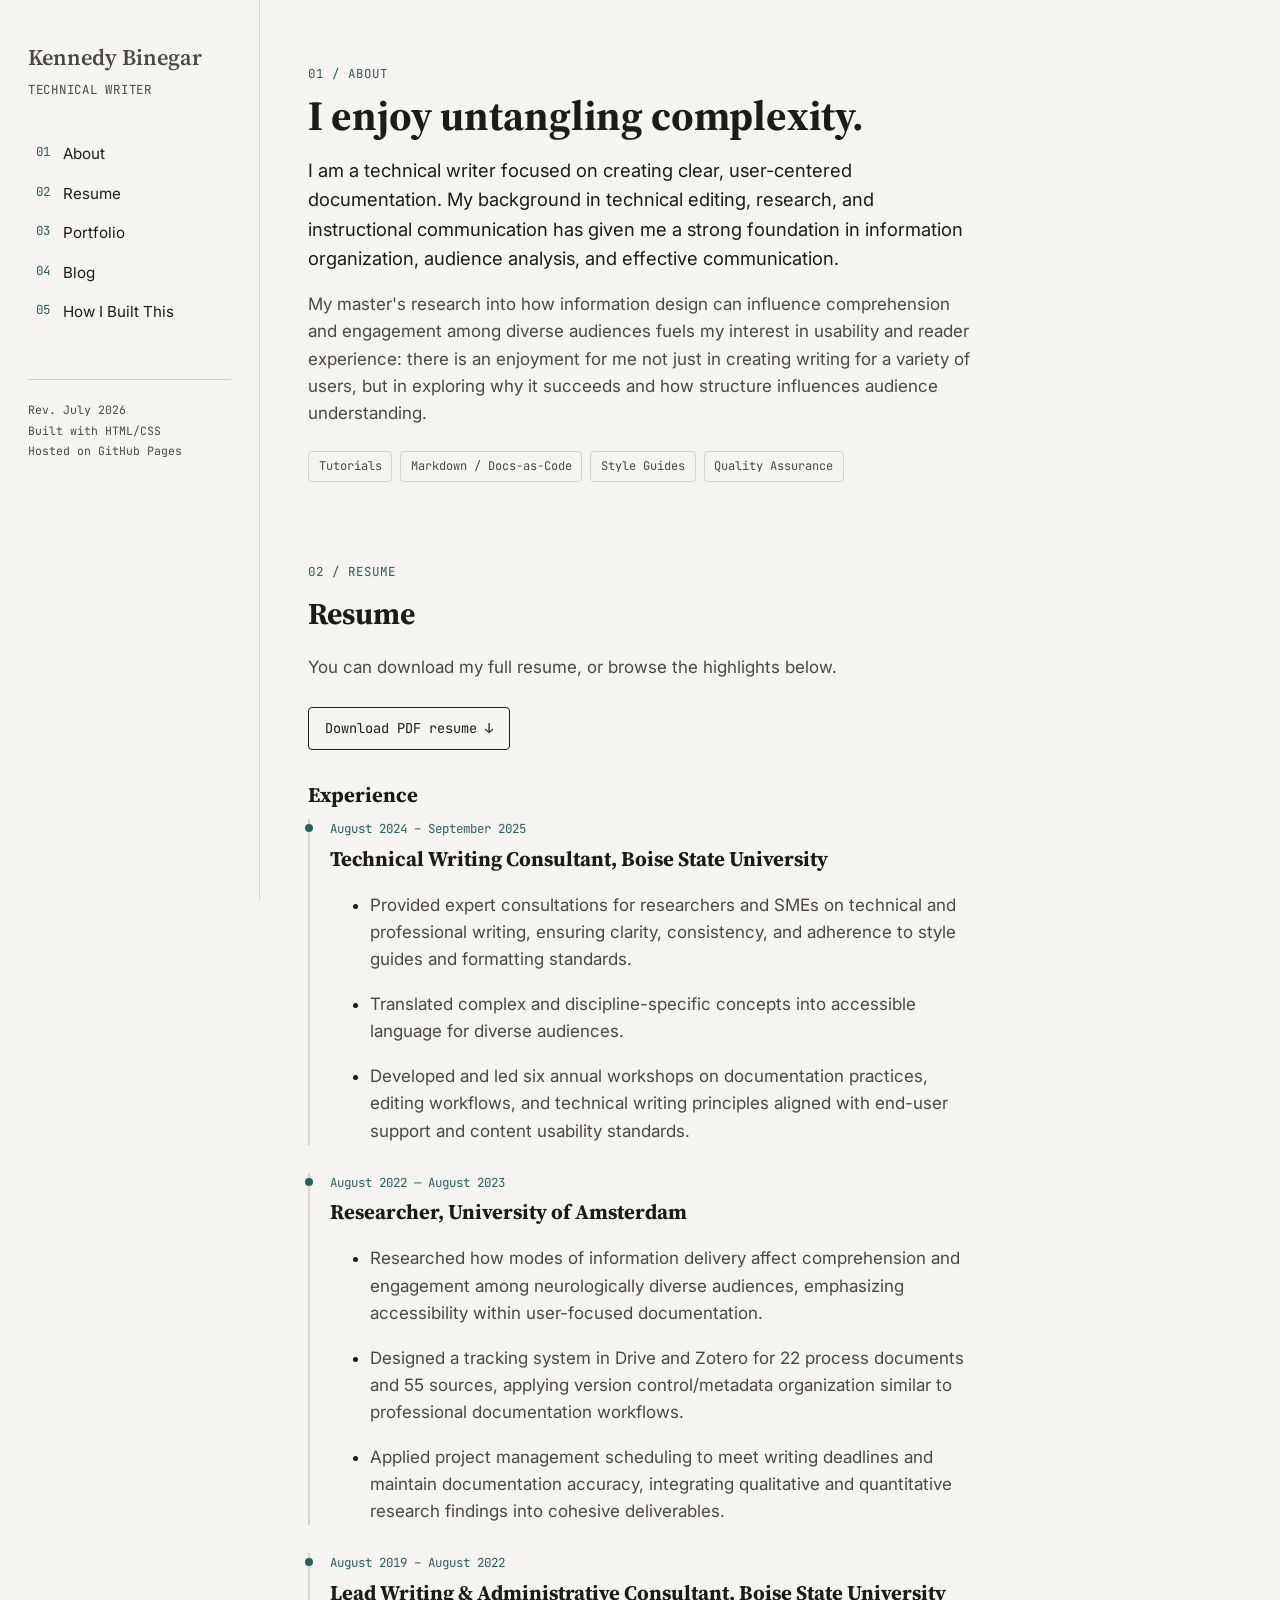
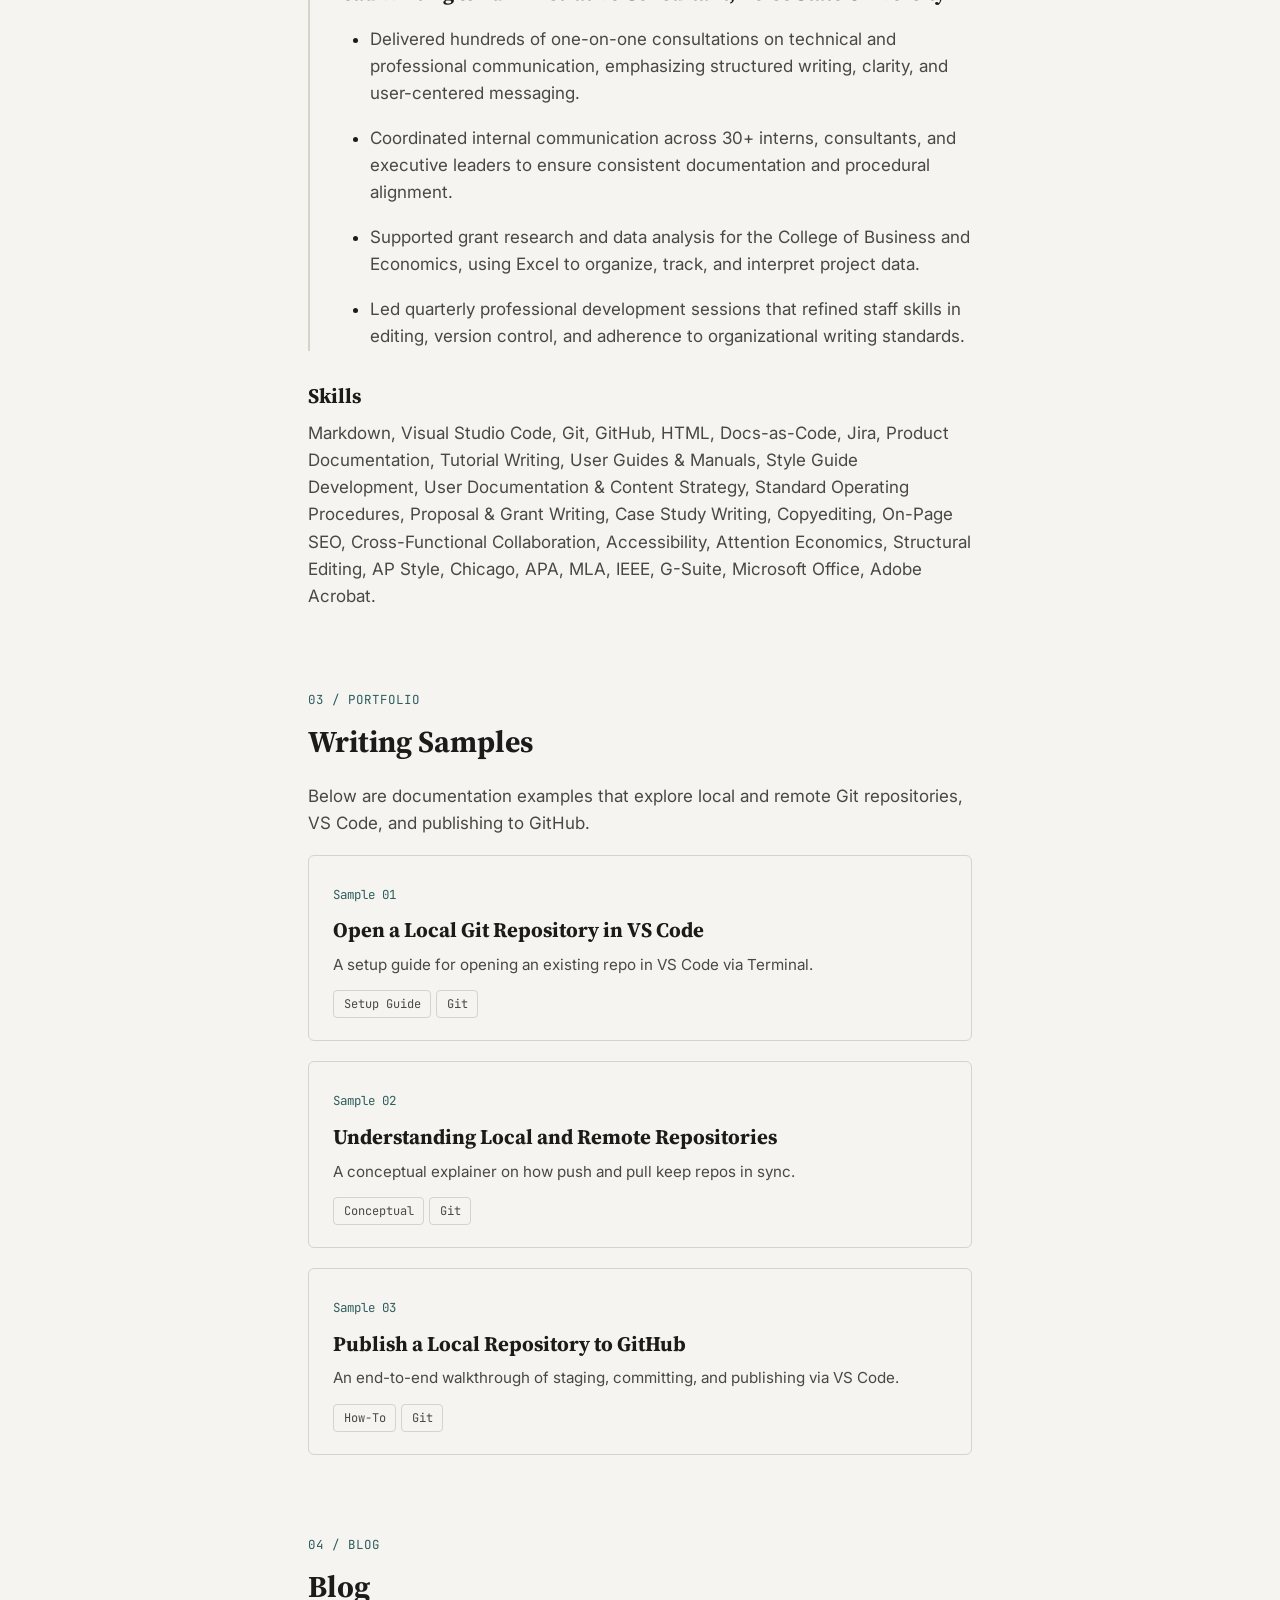
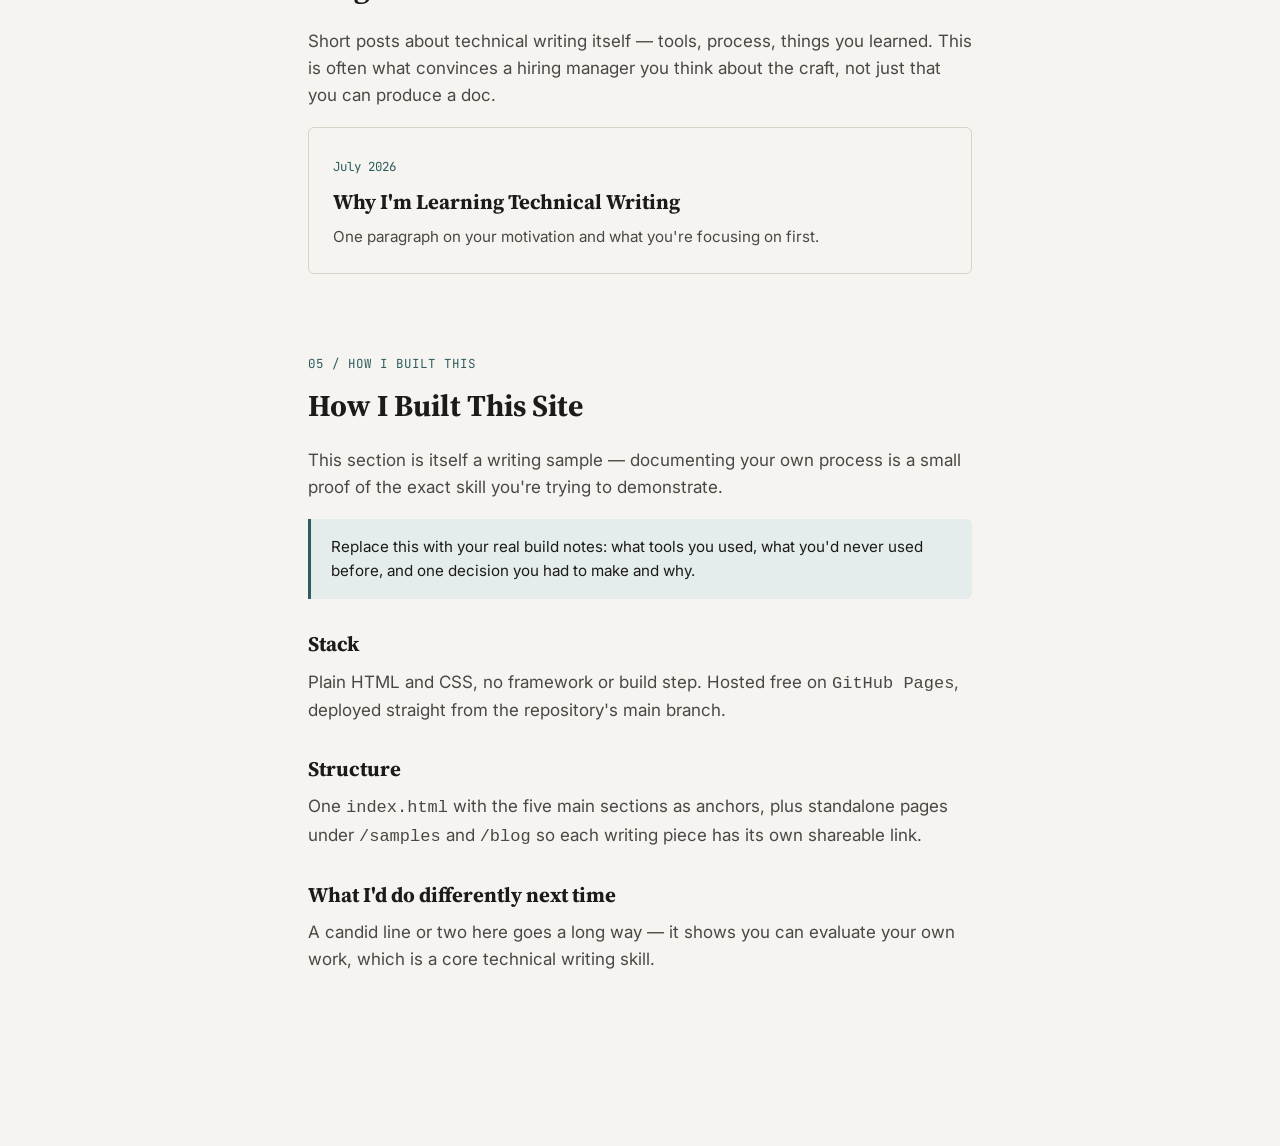
==== index.html @ 36d5dcb6 "Refine About section and resume introduction" ====
<!DOCTYPE html>
<html lang="en">
<head>
<meta charset="UTF-8">
<meta name="viewport" content="width=device-width, initial-scale=1.0">
<title>Kennedy Binegar — Technical Writer</title>
<meta name="description" content="Technical writing portfolio of Kennedy Binegar: documentation, tutorials, and process writing.">
<link rel="preconnect" href="https://fonts.googleapis.com">
<link href="https://fonts.googleapis.com/css2?family=Source+Serif+4:wght@400;600;700&family=Inter:wght@400;500;600&family=JetBrains+Mono:wght@400;500&display=swap" rel="stylesheet">
<link rel="stylesheet" href="style.css">
    <!-- Favicon code -->
    <link rel="apple-touch-icon" sizes="180x180" href="images/favicon/apple-touch-icon.png">
    <link rel="icon" type="image/png" sizes="32x32" href="images/favicon/favicon-32x32.png">
    <link rel="icon" type="image/png" sizes="16x16" href="images/favicon/favicon-16x16.png">
    <link rel="manifest" href="images/favicon/site.webmanifest">
</head>
<body>

<div class="shell">

  <!-- Sidebar acts as a table of contents, like a doc site -->
  <nav class="sidebar" aria-label="Site sections">
    <p class="name">Kennedy Binegar</p>
    <p class="role">Technical Writer</p>

    <ul class="toc">
      <li><a href="#about"><span class="num">01</span> About</a></li>
      <li><a href="#resume"><span class="num">02</span> Resume</a></li>
      <li><a href="#portfolio"><span class="num">03</span> Portfolio</a></li>
      <li><a href="#blog"><span class="num">04</span> Blog</a></li>
      <li><a href="#how-i-built-this"><span class="num">05</span> How I Built This</a></li>
    </ul>

    <div class="meta">
      Rev. July 2026<br>
      Built with HTML/CSS<br>
      Hosted on GitHub Pages
    </div>
  </nav>

  <main class="content">
        
    <!-- 01 ABOUT -->
    <section id="about">
      <p class="eyebrow">01 / About</p>
      <h1>I enjoy untangling complexity.</h1>
      <p class="lede">I am a technical writer focused on creating clear, user-centered documentation. My background in technical editing, 
          research, and instructional communication has given me a strong foundation in information organization, audience 
          analysis, and effective communication.
      </p>
      <p>
        My master's research into how information design can influence comprehension and engagement among diverse audiences 
        fuels my interest in usability and reader experience: there is an enjoyment for me not just in creating writing 
        for a variety of users, but in exploring why it succeeds and how structure influences audience understanding.
      </p>
      <div class="hero-tags">
        <span class="tag">Tutorials</span>
        <span class="tag">Markdown / Docs-as-Code</span>
        <span class="tag">Style Guides</span>
        <span class="tag">Quality Assurance</span>
      </div>
    </section>

    <!-- 02 RESUME -->
    <section id="resume">
      <p class="eyebrow">02 / Resume</p>
      <h2>Resume</h2>
      <p>You can download my full resume, or browse the highlights below.</p>

      <a class="resume-download" href="resume.pdf" download>Download PDF resume ↓</a>

      <h3>Experience</h3>
      <div class="timeline-item">
        <span class="dates">August 2024 – September 2025</span>
        <h3>Technical Writing Consultant, Boise State University</h3>
        <ul>
          <li> <p>Provided expert consultations for researchers and SMEs on technical and professional writing,
          ensuring clarity, consistency, and adherence to style guides and formatting standards.</p> </li>
          <li> <p>Translated complex and discipline-specific concepts into accessible language for diverse audiences.</p> </li>
          <li> <p>Developed and led six annual workshops on documentation practices, editing workflows, and
          technical writing principles aligned with end-user support and content usability standards.</p> </li>
      </ul> 
      </div>
      
      <div class="timeline-item">
        <span class="dates">August 2022 — August 2023</span>
        <h3>Researcher, University of Amsterdam</h3>
        <ul>
          <li> <p>Researched how modes of information delivery affect comprehension and engagement among neurologically 
          diverse audiences, emphasizing accessibility within user-focused documentation.</p> </li>
          <li> <p>Designed a tracking system in Drive and Zotero for 22 process documents and 55 sources, applying version 
          control/metadata organization similar to professional documentation workflows.</p> </li>
          <li> <p>Applied project management scheduling to meet writing deadlines and maintain documentation accuracy, integrating 
          qualitative and quantitative research findings into cohesive deliverables.</p> </li>
        </ul>
      </div>
      
      <div class="timeline-item">
        <span class="dates">August 2019 – August 2022</span>
        <h3>Lead Writing & Administrative Consultant, Boise State University</h3>
        <ul>
          <li> <p>Delivered hundreds of one-on-one consultations on technical and professional communication, emphasizing structured writing, 
          clarity, and user-centered messaging.</p> </li>
          <li> <p>Coordinated internal communication across 30+ interns, consultants, and executive leaders to ensure consistent 
          documentation and procedural alignment.</p> </li>
          <li> <p>Supported grant research and data analysis for the College of Business and Economics, using Excel to organize, track, 
          and interpret project data.</p> </li>
          <li> <p>Led quarterly professional development sessions that refined staff skills in editing, version control, and adherence to 
          organizational writing standards.</p> </li>
        </ul>
      </div>

      <h3>Skills</h3>
      <p> Markdown, Visual Studio Code, Git, GitHub, HTML, Docs-as-Code, Jira, Product Documentation, 
        Tutorial Writing, User Guides & Manuals, Style Guide Development, User Documentation & Content
        Strategy, Standard Operating Procedures, Proposal & Grant Writing, Case Study Writing, Copyediting,
        On-Page SEO, Cross-Functional Collaboration, Accessibility, Attention Economics, Structural Editing, 
        AP Style, Chicago, APA, MLA, IEEE, G-Suite, Microsoft Office, Adobe Acrobat. </p>
    </section>

    <!-- 03 PORTFOLIO -->
    <section id="portfolio">
      <p class="eyebrow">03 / Portfolio</p>
      <h2>Writing Samples</h2>
      <p>Below are documentation examples that explore local and remote Git repositories, VS Code, and publishing to GitHub. </p>

      <div class="card-grid">
      <a class="card" href="samples/vscode-open-repo.html">
        <span class="num">Sample 01</span>
        <h3>Open a Local Git Repository in VS Code</h3>
        <p>A setup guide for opening an existing repo in VS Code via Terminal.</p>
        <div class="tags"><span class="tag">Setup Guide</span> <span class="tag">Git</span></div>
      </a>
      <a class="card" href="samples/local-remote-repos.html">
        <span class="num">Sample 02</span>
        <h3>Understanding Local and Remote Repositories</h3>
        <p>A conceptual explainer on how push and pull keep repos in sync.</p>
        <div class="tags"><span class="tag">Conceptual</span> <span class="tag">Git</span></div>
      </a>
      <a class="card" href="samples/publish-to-github.html">
        <span class="num">Sample 03</span>
        <h3>Publish a Local Repository to GitHub</h3>
        <p>An end-to-end walkthrough of staging, committing, and publishing via VS Code.</p>
        <div class="tags"><span class="tag">How-To</span> <span class="tag">Git</span></div>
      </a>
      </div>
    </section>

    <!-- 04 BLOG -->
    <section id="blog">
      <p class="eyebrow">04 / Blog</p>
      <h2>Blog</h2>
      <p>Short posts about technical writing itself — tools, process, things you learned.
        This is often what convinces a hiring manager you think about the craft, not just
        that you can produce a doc.</p>

      <div class="card-grid">
        <a class="card" href="blog/first-post.html">
          <span class="num">July 2026</span>
          <h3>Why I'm Learning Technical Writing</h3>
          <p>One paragraph on your motivation and what you're focusing on first.</p>
        </a>
      </div>
    </section>

    <!-- 05 HOW I BUILT THIS -->
    <section id="how-i-built-this">
      <p class="eyebrow">05 / How I Built This</p>
      <h2>How I Built This Site</h2>
      <p>This section is itself a writing sample — documenting your own process is a small
        proof of the exact skill you're trying to demonstrate.</p>

      <div class="build-note">
        Replace this with your real build notes: what tools you used, what you'd
        never used before, and one decision you had to make and why.
      </div>

      <h3>Stack</h3>
      <p>Plain HTML and CSS, no framework or build step. Hosted free on
        <code>GitHub Pages</code>, deployed straight from the repository's main branch.</p>

      <h3>Structure</h3>
      <p>One <code>index.html</code> with the five main sections as anchors, plus
        standalone pages under <code>/samples</code> and <code>/blog</code> so each
        writing piece has its own shareable link.</p>

      <h3>What I'd do differently next time</h3>
      <p>A candid line or two here goes a long way — it shows you can evaluate your own work,
        which is a core technical writing skill.</p>
    </section>

  </main>
</div>

</body>
</html>
---- style.css ----
:root {
  --paper: #f6f4f0;
  --ink: #1c1b1a;
  --ink-soft: #4a4744;
  --rule: #d8d3c8;
  --accent: #2d5d5e;
  --accent-soft: #e4ecec;
  --rust: #b5562b;
  --mono: "JetBrains Mono", ui-monospace, SFMono-Regular, Menlo, monospace;
  --serif: "Source Serif 4", Georgia, serif;
  --sans: "Inter", -apple-system, BlinkMacSystemFont, "Segoe UI", sans-serif;
  --sidebar-w: 260px;
}

* { box-sizing: border-box; }

html { scroll-behavior: smooth; }

body {
  margin: 0;
  background: var(--paper);
  color: var(--ink);
  font-family: var(--sans);
  line-height: 1.6;
  font-size: 17px;
}

a { color: var(--accent); text-decoration: none; }
a:hover { text-decoration: underline; }
a:focus-visible, button:focus-visible {
  outline: 2px solid var(--accent);
  outline-offset: 3px;
}

/* --- Layout: doc-style sidebar + content --- */

.shell {
  display: flex;
  min-height: 100vh;
}

.sidebar {
  width: var(--sidebar-w);
  flex-shrink: 0;
  padding: 2.5rem 1.75rem;
  border-right: 1px solid var(--rule);
  position: sticky;
  top: 0;
  height: 100vh;
  overflow-y: auto;
}

.sidebar .name {
  font-family: var(--serif);
  font-size: 1.4rem;
  font-weight: 600;
  margin: 0 0 0.25rem;
}

.sidebar .role {
  font-family: var(--mono);
  font-size: 0.78rem;
  color: var(--ink-soft);
  text-transform: uppercase;
  letter-spacing: 0.06em;
  margin: 0 0 2.25rem;
}

.toc {
  list-style: none;
  margin: 0;
  padding: 0;
}

.toc li { margin-bottom: 0.15rem; }

.toc a {
  display: flex;
  gap: 0.6rem;
  padding: 0.4rem 0.5rem;
  border-radius: 4px;
  color: var(--ink);
  font-size: 0.95rem;
}

.toc a:hover { background: var(--accent-soft); text-decoration: none; }

.toc .num {
  font-family: var(--mono);
  font-size: 0.78rem;
  color: var(--accent);
  min-width: 1.4em;
}

.sidebar .meta {
  margin-top: 3rem;
  padding-top: 1.25rem;
  border-top: 1px solid var(--rule);
  font-family: var(--mono);
  font-size: 0.72rem;
  color: var(--ink-soft);
  line-height: 1.8;
}

.content {
  flex: 1;
  max-width: 760px;
  padding: 4rem 3rem 6rem;
}

section {
  margin-bottom: 5rem;
  scroll-margin-top: 2rem;
}

.eyebrow {
  font-family: var(--mono);
  font-size: 0.78rem;
  color: var(--accent);
  text-transform: uppercase;
  letter-spacing: 0.08em;
  margin: 0 0 0.5rem;
}

h1 {
  font-family: var(--serif);
  font-size: 2.6rem;
  line-height: 1.15;
  margin: 0 0 1rem;
}

h2 {
  font-family: var(--serif);
  font-size: 1.9rem;
  margin: 0 0 1rem;
}

h3 {
  font-family: var(--serif);
  font-size: 1.3rem;
  margin: 1.75rem 0 0.5rem;
}

p { color: var(--ink-soft); margin: 0 0 1.1rem; }

.lede {
  font-size: 1.15rem;
  color: var(--ink);
}

/* --- Hero --- */

.hero-tags {
  display: flex;
  gap: 0.5rem;
  flex-wrap: wrap;
  margin: 1.5rem 0 0;
}

.tag {
  font-family: var(--mono);
  font-size: 0.75rem;
  padding: 0.3rem 0.6rem;
  border: 1px solid var(--rule);
  border-radius: 4px;
  color: var(--ink-soft);
}

/* --- Resume --- */

.timeline-item {
  border-left: 2px solid var(--rule);
  padding-left: 1.25rem;
  margin-bottom: 1.75rem;
  position: relative;
}

.timeline-item::before {
  content: "";
  position: absolute;
  left: -5px;
  top: 0.3rem;
  width: 8px;
  height: 8px;
  border-radius: 50%;
  background: var(--accent);
}

.timeline-item .dates {
  font-family: var(--mono);
  font-size: 0.78rem;
  color: var(--accent);
  display: block;
  margin-bottom: 0.15rem;
}

.timeline-item h3 { margin-top: 0; }

.resume-download {
  display: inline-block;
  margin-top: 0.5rem;
  padding: 0.6rem 1rem;
  border: 1px solid var(--ink);
  border-radius: 4px;
  font-family: var(--mono);
  font-size: 0.85rem;
  color: var(--ink);
}
.resume-download:hover { background: var(--ink); color: var(--paper); text-decoration: none; }

/* --- Portfolio / Blog cards --- */

.card-grid {
  display: grid;
  gap: 1.25rem;
}

.card {
  border: 1px solid var(--rule);
  border-radius: 6px;
  padding: 1.5rem;
  display: block;
  color: var(--ink);
  transition: border-color 0.15s ease, transform 0.15s ease;
}

.card:hover {
  border-color: var(--accent);
  text-decoration: none;
  transform: translateY(-2px);
}

.card .num {
  font-family: var(--mono);
  font-size: 0.78rem;
  color: var(--accent);
}

.card h3 { margin: 0.4rem 0 0.4rem; }

.card p { margin: 0; font-size: 0.95rem; }

.card .tags { margin-top: 0.75rem; }

/* --- Footer note within sections --- */

.build-note {
  background: var(--accent-soft);
  border-left: 3px solid var(--accent);
  padding: 1rem 1.25rem;
  border-radius: 0 6px 6px 0;
  font-size: 0.95rem;
}

.build-note code {
  font-family: var(--mono);
  background: rgba(0,0,0,0.06);
  padding: 0.1rem 0.35rem;
  border-radius: 3px;
  font-size: 0.85em;
}

/* --- Mobile --- */

@media (max-width: 820px) {
  .shell { flex-direction: column; }
  .sidebar {
    width: 100%;
    height: auto;
    position: relative;
    border-right: none;
    border-bottom: 1px solid var(--rule);
  }
  .toc { display: flex; flex-wrap: wrap; gap: 0.25rem; }
  .toc li { margin: 0; }
  .sidebar .meta { display: none; }
  .content { padding: 2.5rem 1.5rem 4rem; max-width: 100%; }
  h1 { font-size: 2rem; }
}

@media (prefers-reduced-motion: reduce) {
  html { scroll-behavior: auto; }
  .card:hover { transform: none; }
}
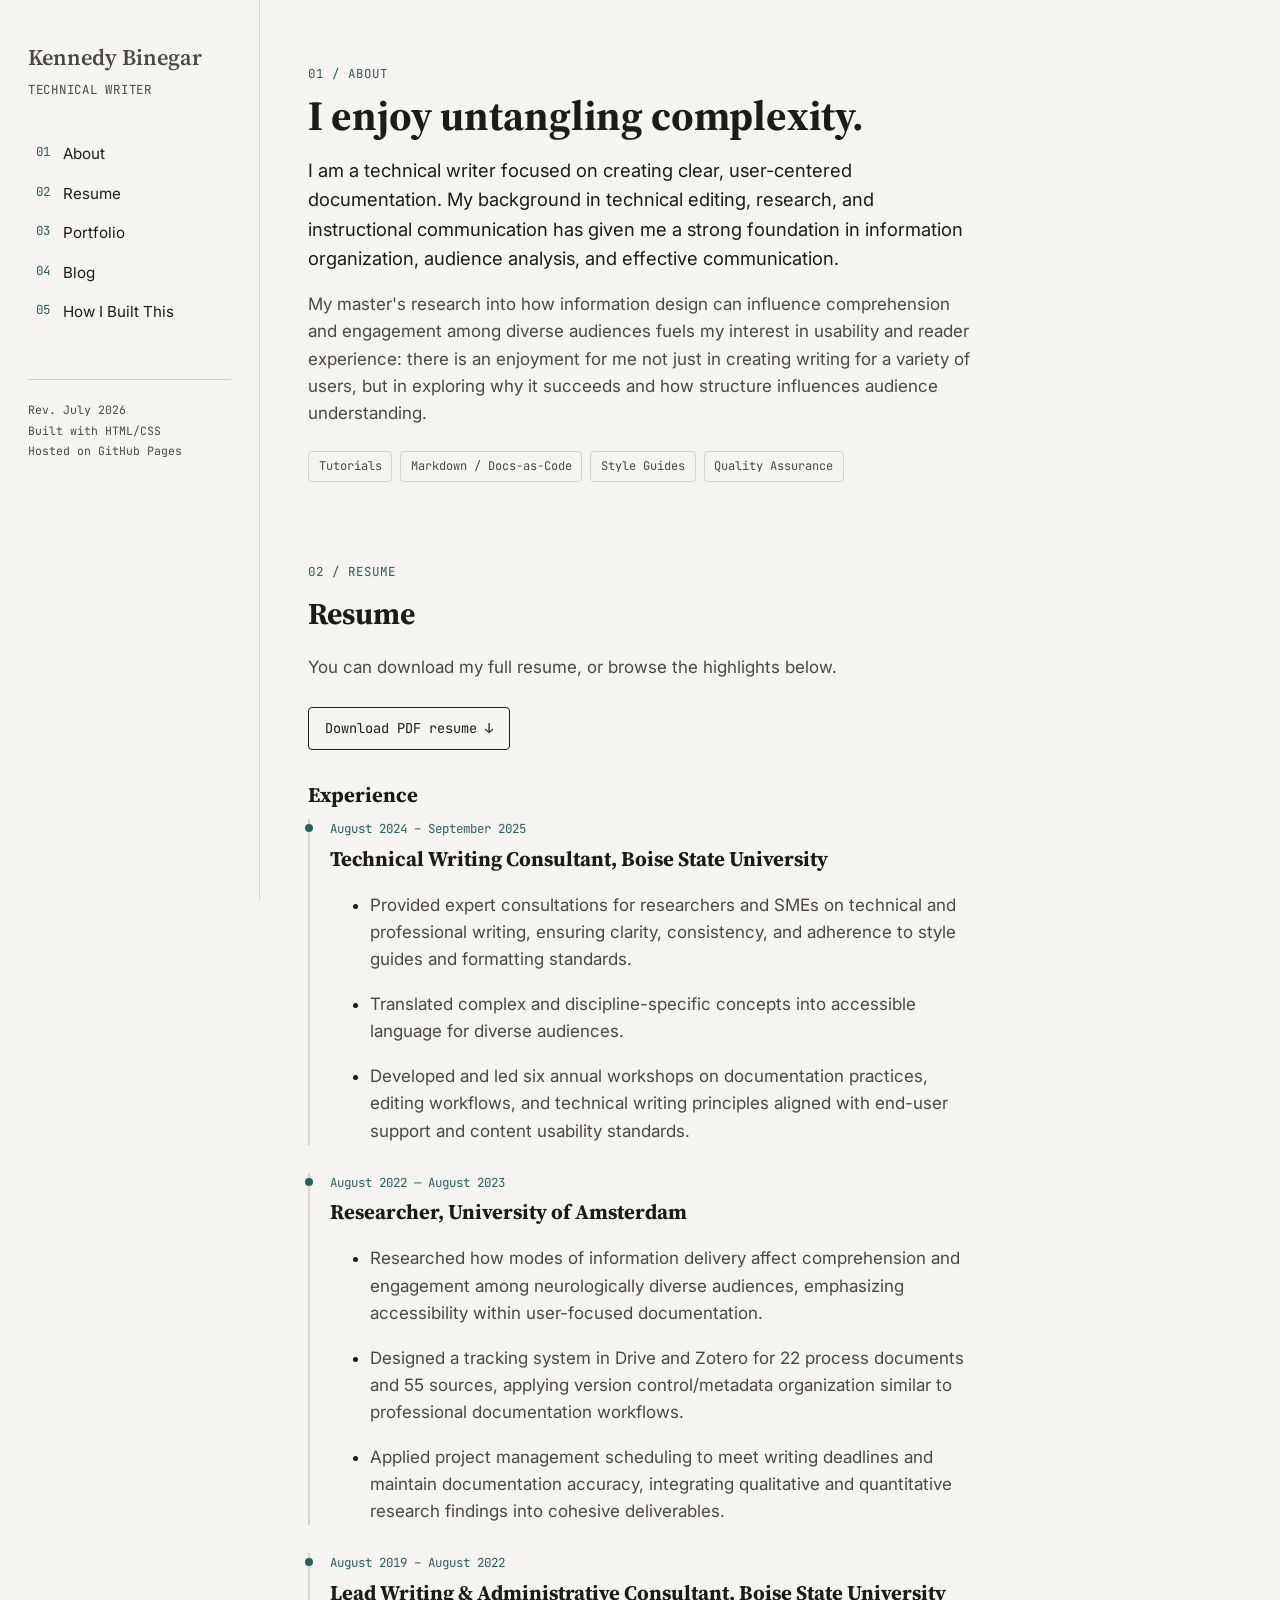
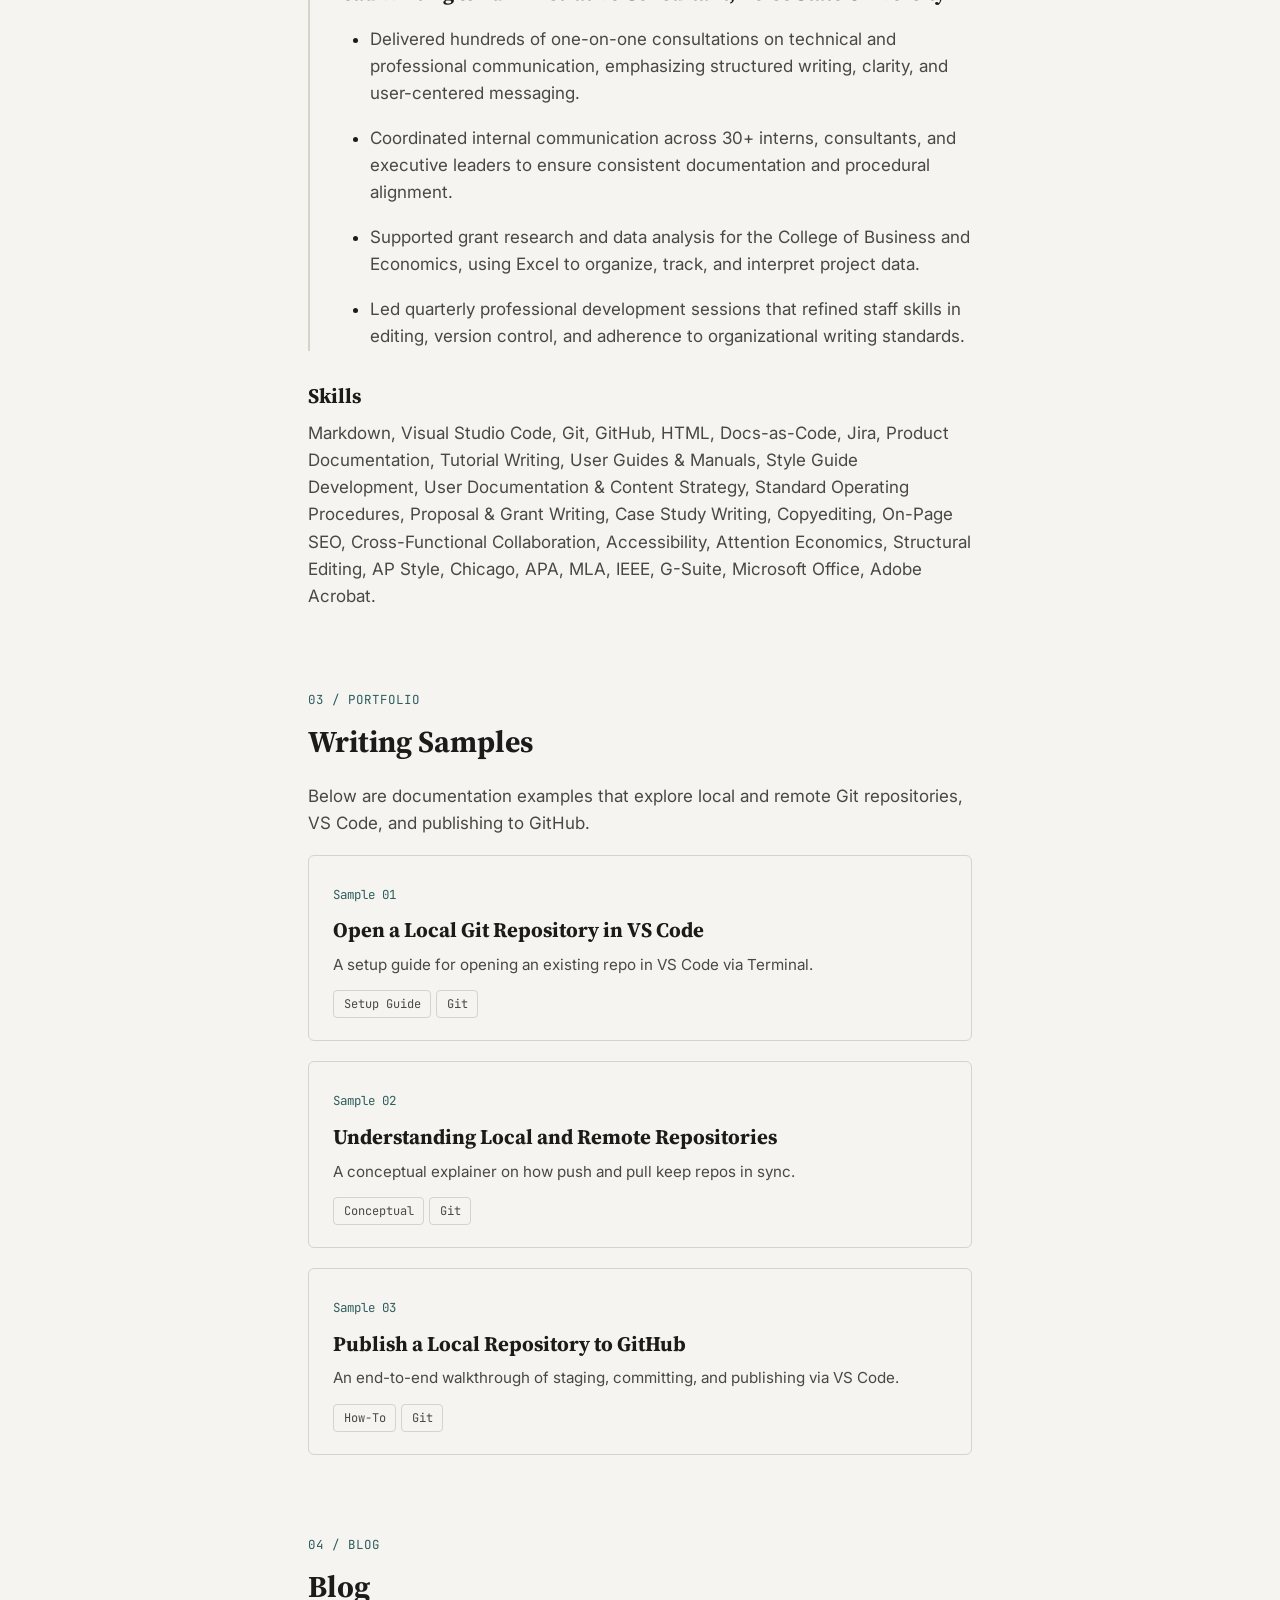
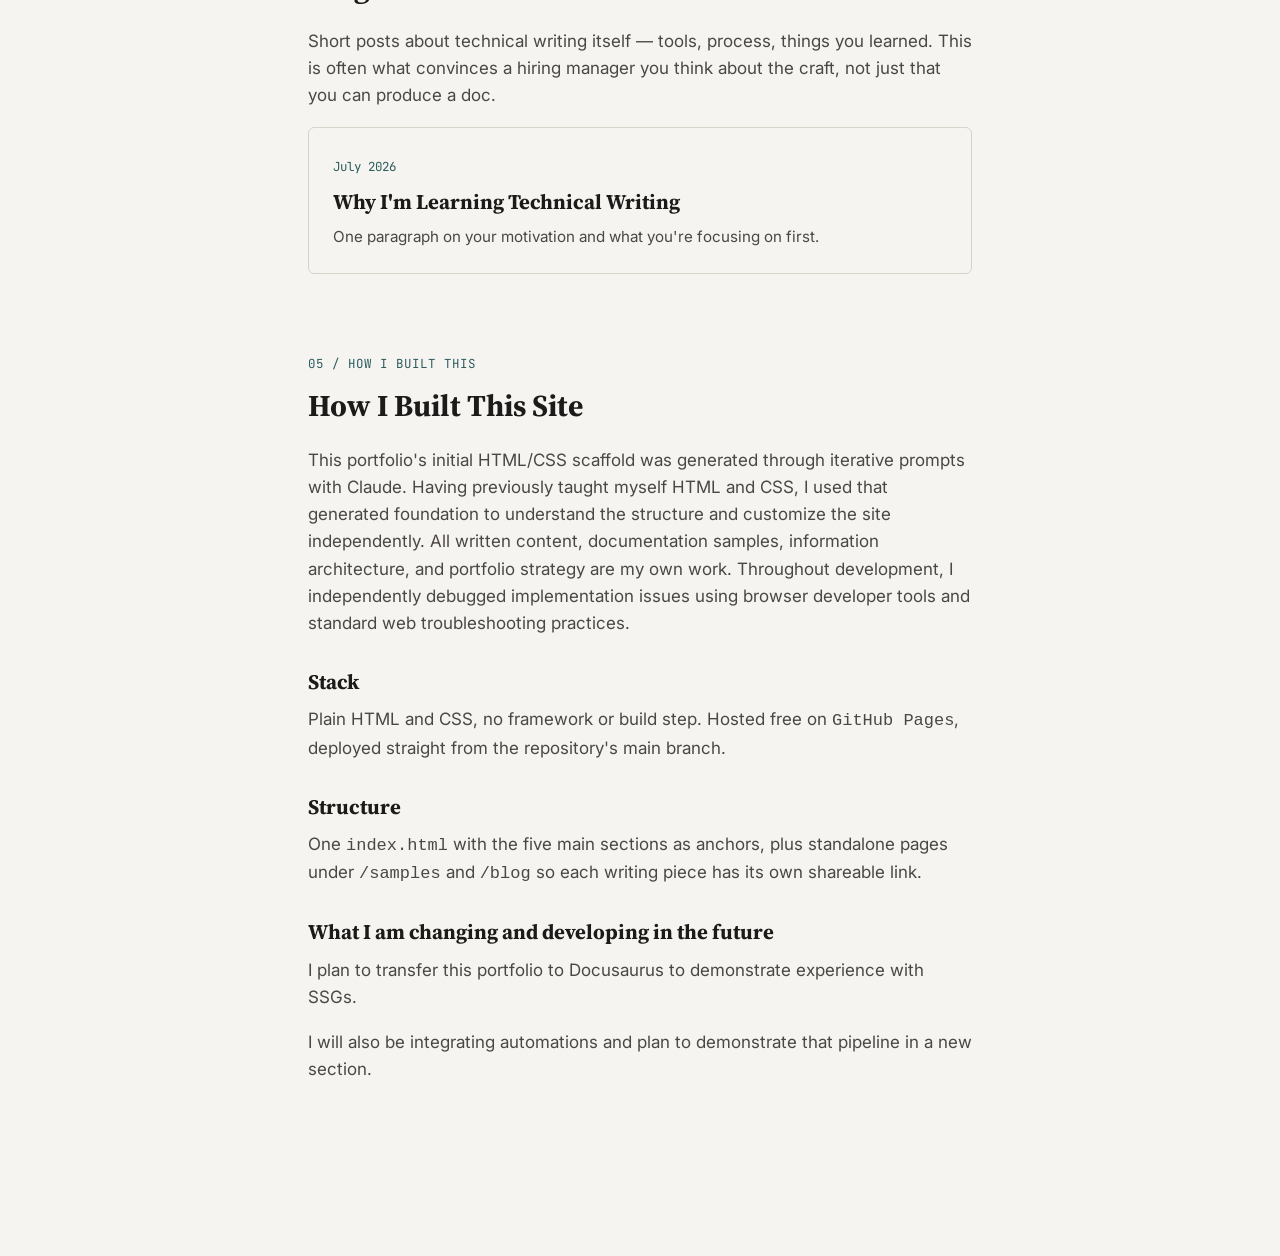
==== commit 208b27bf: "Revise 'How I Built This' section content Updated the content in the 'How I Built This' section to r" ====
--- a/index.html
+++ b/index.html
@@ -167,13 +167,12 @@
     <section id="how-i-built-this">
       <p class="eyebrow">05 / How I Built This</p>
       <h2>How I Built This Site</h2>
-      <p>This section is itself a writing sample — documenting your own process is a small
-        proof of the exact skill you're trying to demonstrate.</p>
-
-      <div class="build-note">
-        Replace this with your real build notes: what tools you used, what you'd
-        never used before, and one decision you had to make and why.
-      </div>
+      <p>This portfolio's initial HTML/CSS scaffold was generated through iterative prompts with Claude.
+          Having previously taught myself HTML and CSS, I used that generated foundation to 
+          understand the structure and customize the site independently. All written content, 
+          documentation samples, information architecture, and portfolio strategy are my own work. 
+          Throughout development, I independently debugged implementation issues using browser developer 
+          tools and standard web troubleshooting practices.</p>
 
       <h3>Stack</h3>
       <p>Plain HTML and CSS, no framework or build step. Hosted free on
@@ -184,9 +183,9 @@
         standalone pages under <code>/samples</code> and <code>/blog</code> so each
         writing piece has its own shareable link.</p>
 
-      <h3>What I'd do differently next time</h3>
-      <p>A candid line or two here goes a long way — it shows you can evaluate your own work,
-        which is a core technical writing skill.</p>
+      <h3>What I am changing and developing in the future</h3>
+      <p>I plan to transfer this portfolio to Docusaurus to demonstrate experience with SSGs.</p>
+        <p>I will also be integrating automations and plan to demonstrate that pipeline in a new section.</p>
     </section>
 
   </main>
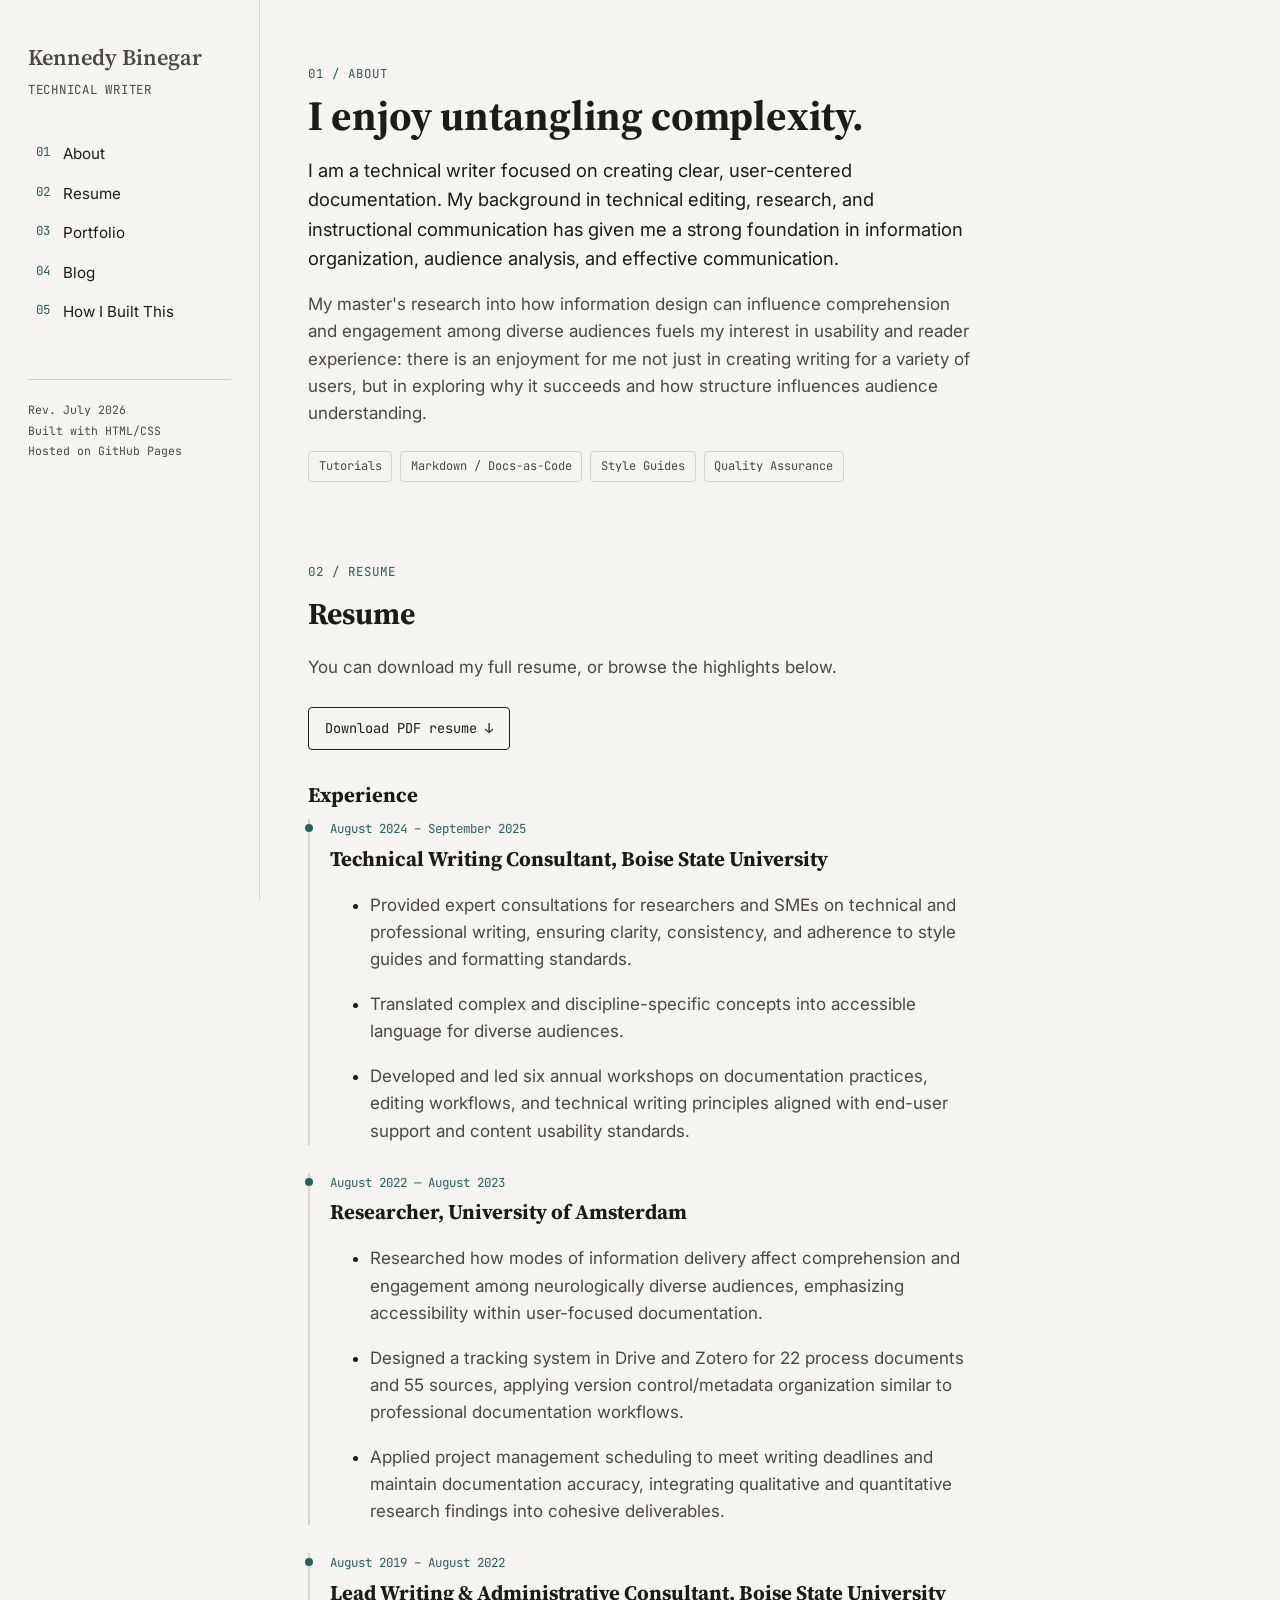
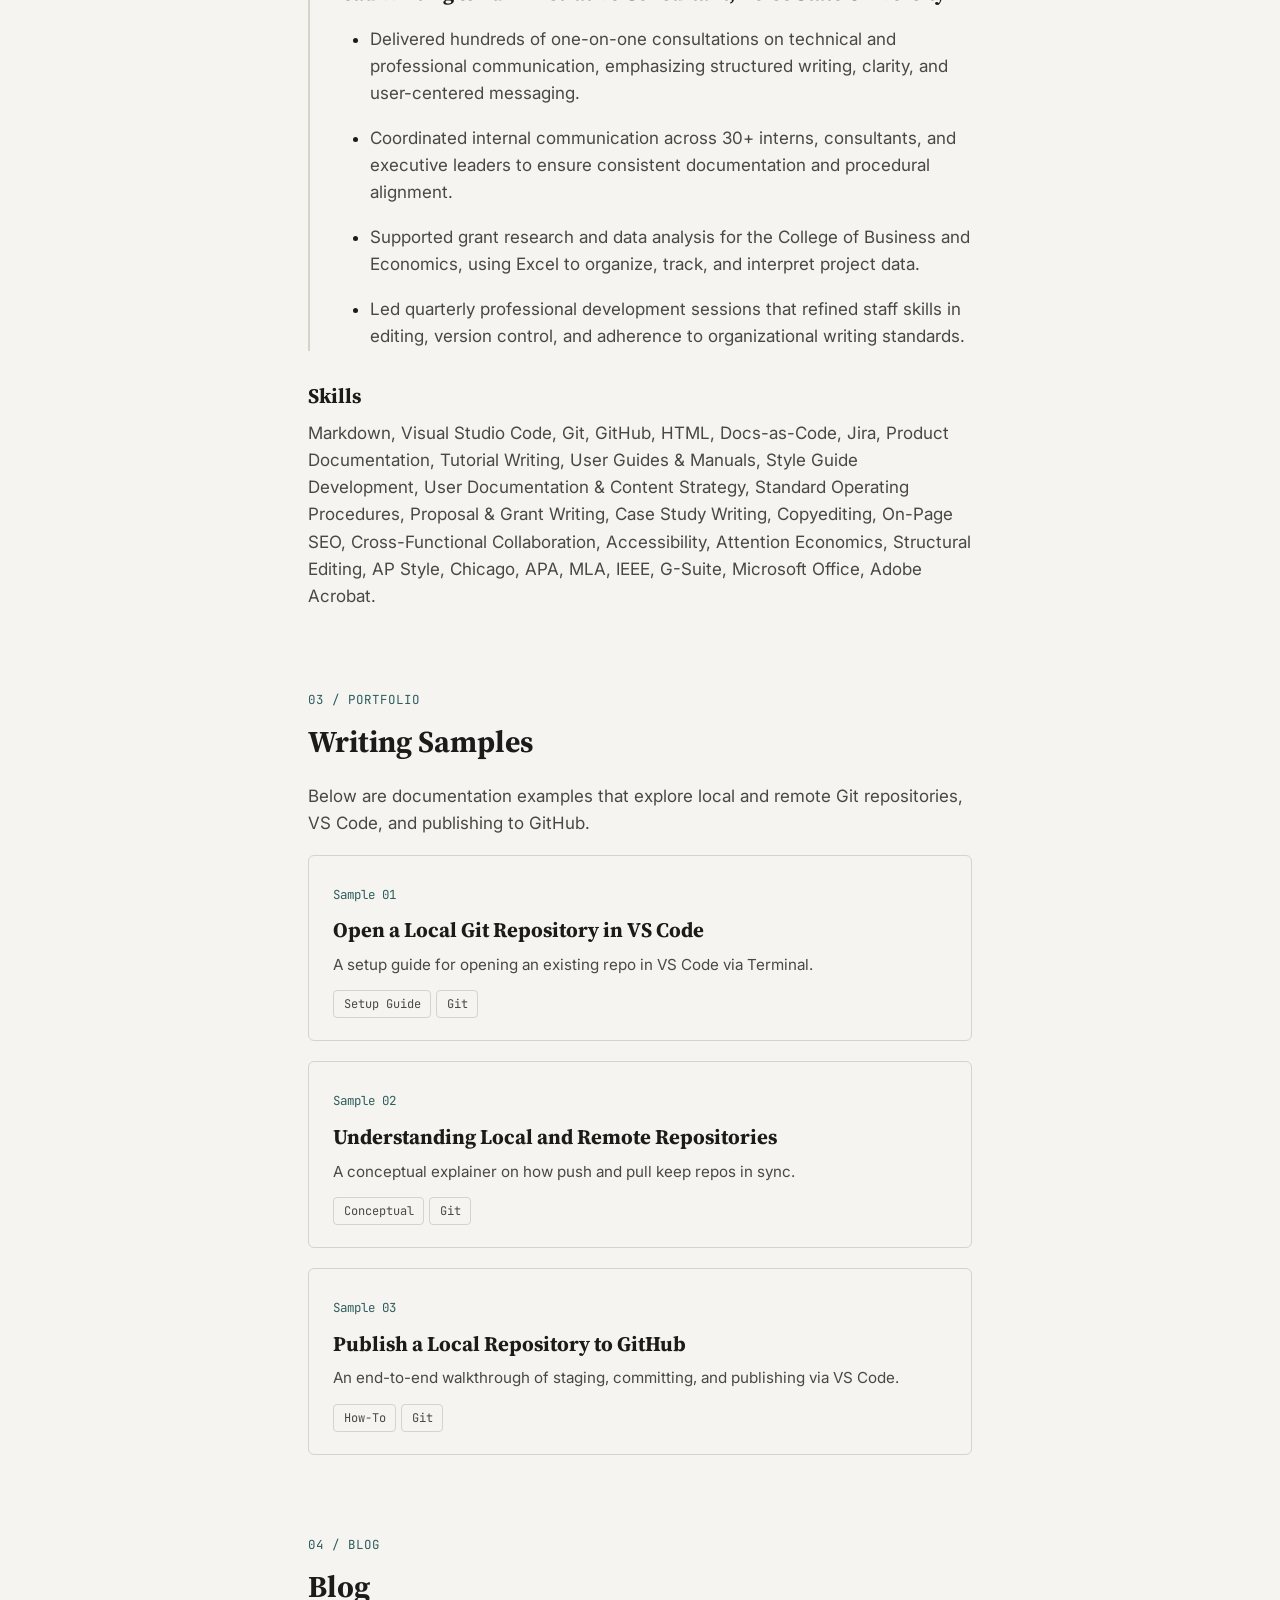
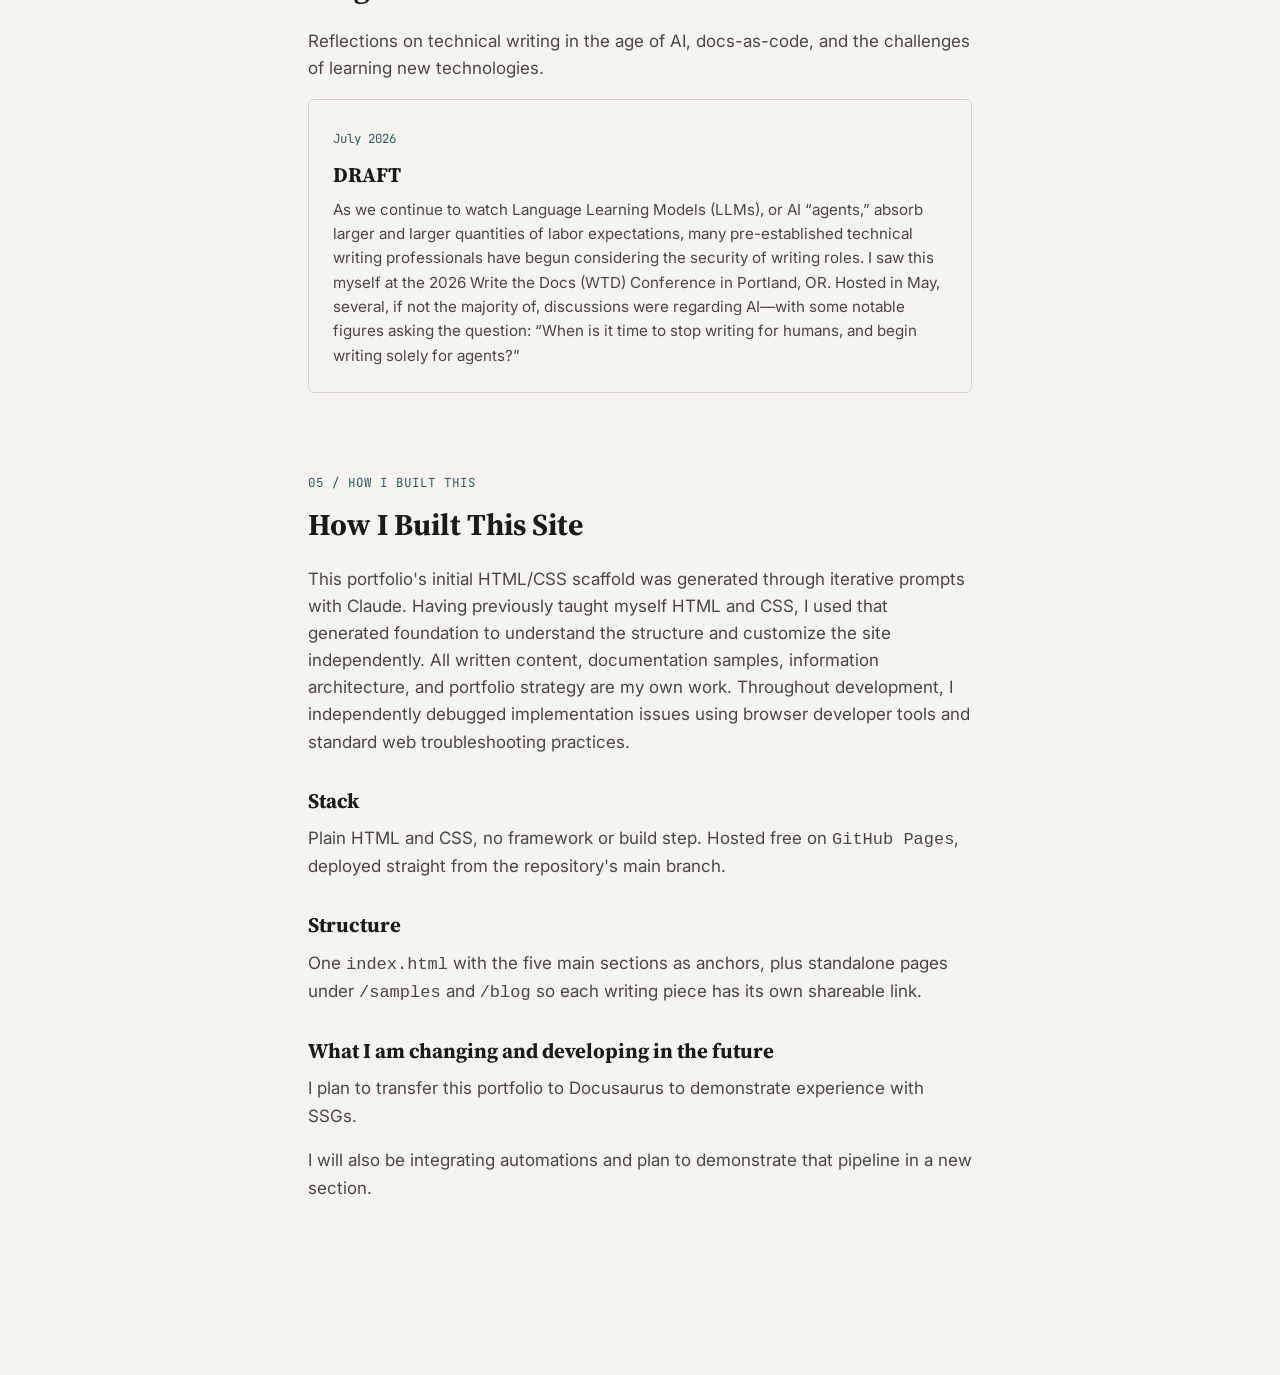
==== commit 4efcf2ca: "Revise blog content and add draft post Updated blog section to reflect new content on technical writ" ====
--- a/index.html
+++ b/index.html
@@ -150,15 +150,20 @@
     <section id="blog">
       <p class="eyebrow">04 / Blog</p>
       <h2>Blog</h2>
-      <p>Short posts about technical writing itself — tools, process, things you learned.
-        This is often what convinces a hiring manager you think about the craft, not just
-        that you can produce a doc.</p>
+      <p>Reflections on technical writing in the age of AI, docs-as-code, 
+          and the challenges of learning new technologies.</p>
 
       <div class="card-grid">
         <a class="card" href="blog/first-post.html">
           <span class="num">July 2026</span>
-          <h3>Why I'm Learning Technical Writing</h3>
-          <p>One paragraph on your motivation and what you're focusing on first.</p>
+          <h3>DRAFT</h3>
+          <p>As we continue to watch Language Learning Models (LLMs), or AI “agents,” 
+              absorb larger and larger quantities of labor expectations, many pre-established 
+              technical writing professionals have begun considering the security of writing 
+              roles. I saw this myself at the 2026 Write the Docs (WTD) Conference in 
+              Portland, OR. Hosted in May, several, if not the majority of, discussions were 
+              regarding AI—with some notable figures asking the question: 
+              “When is it time to stop writing for humans, and begin writing solely for agents?”</p>
         </a>
       </div>
     </section>
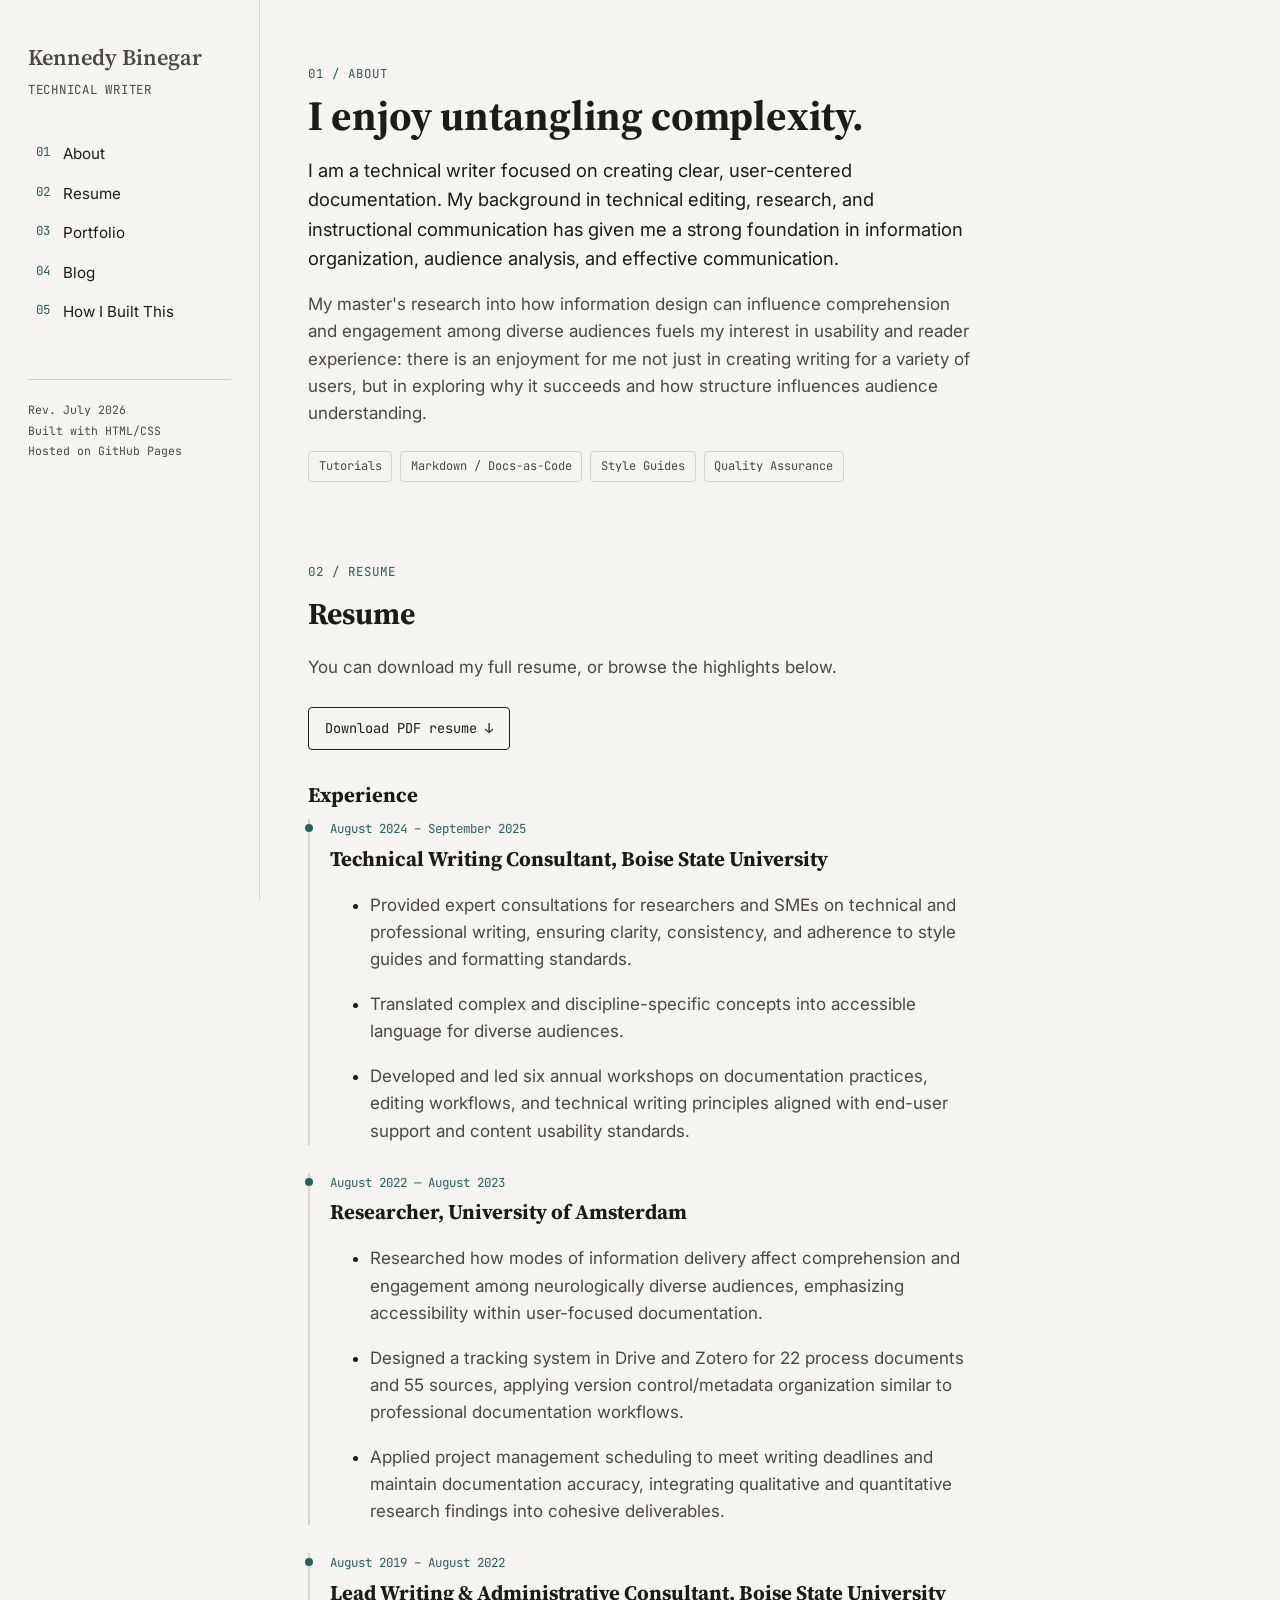
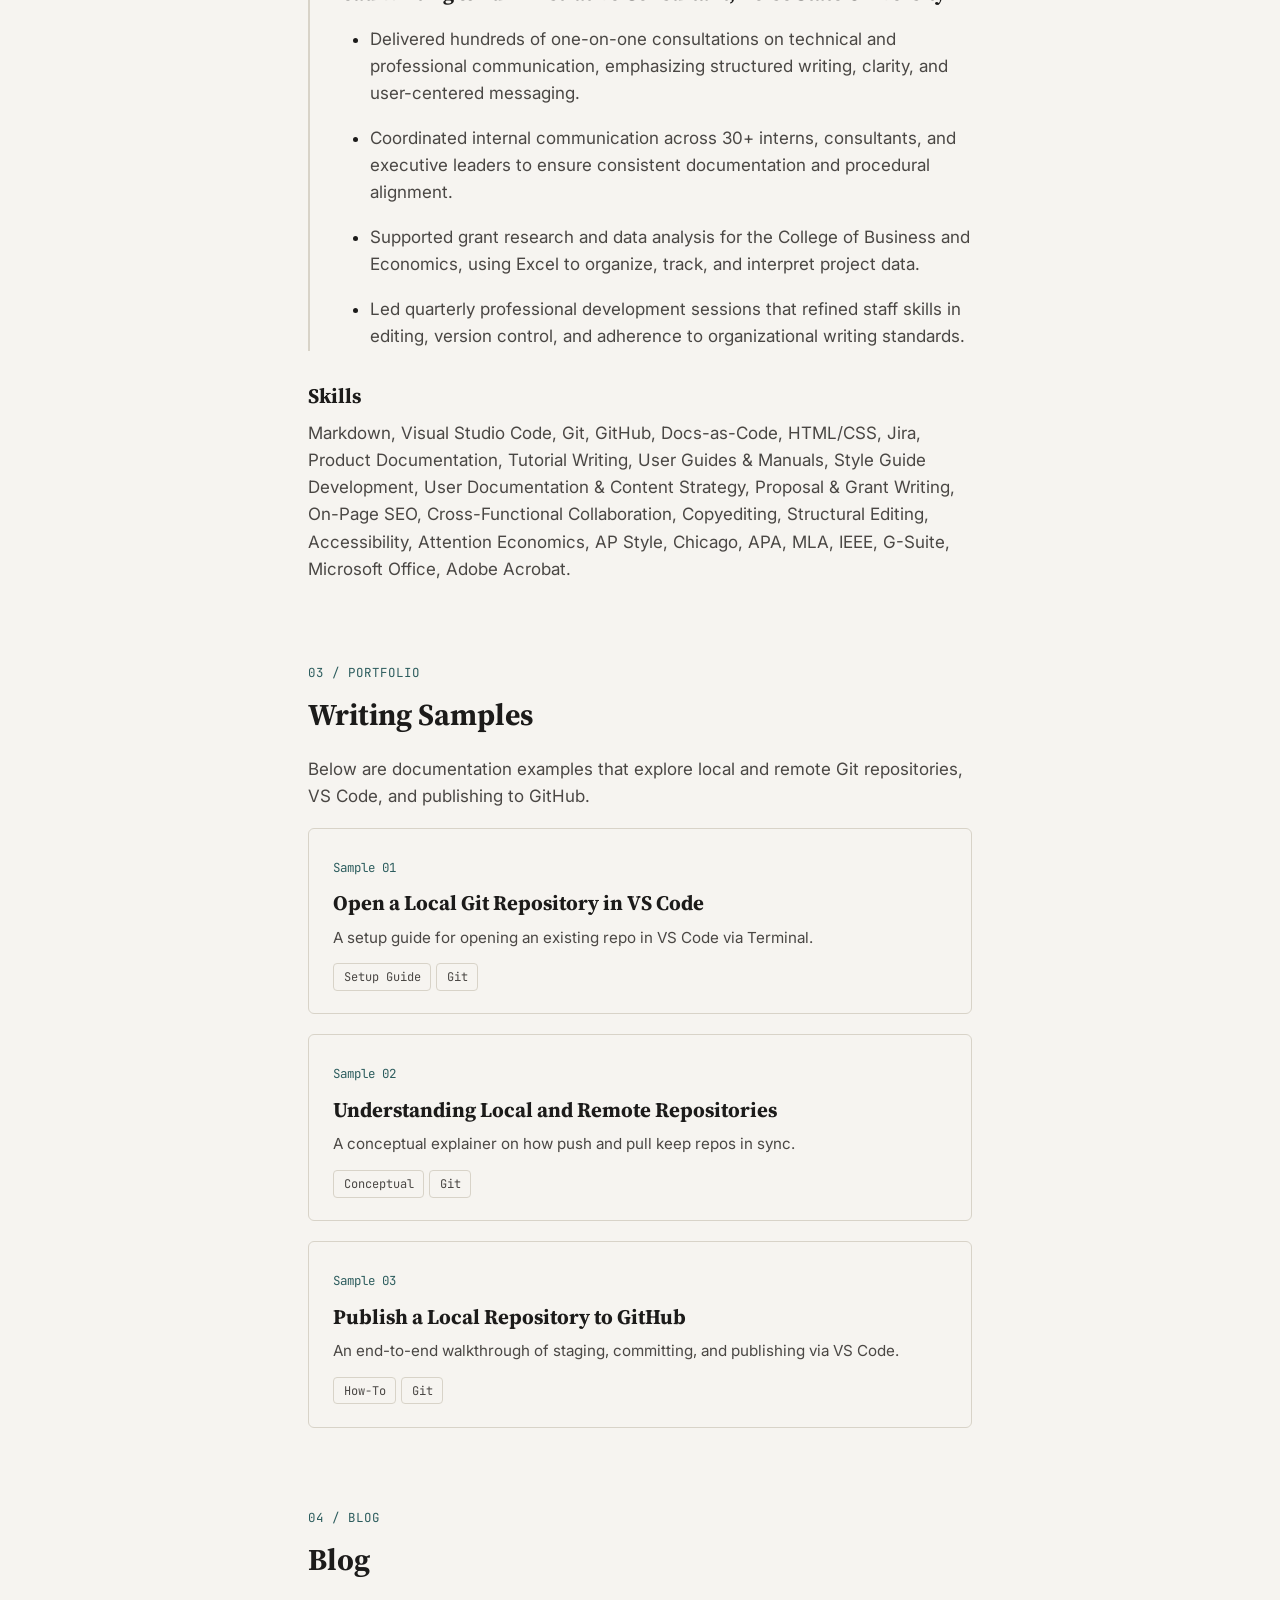
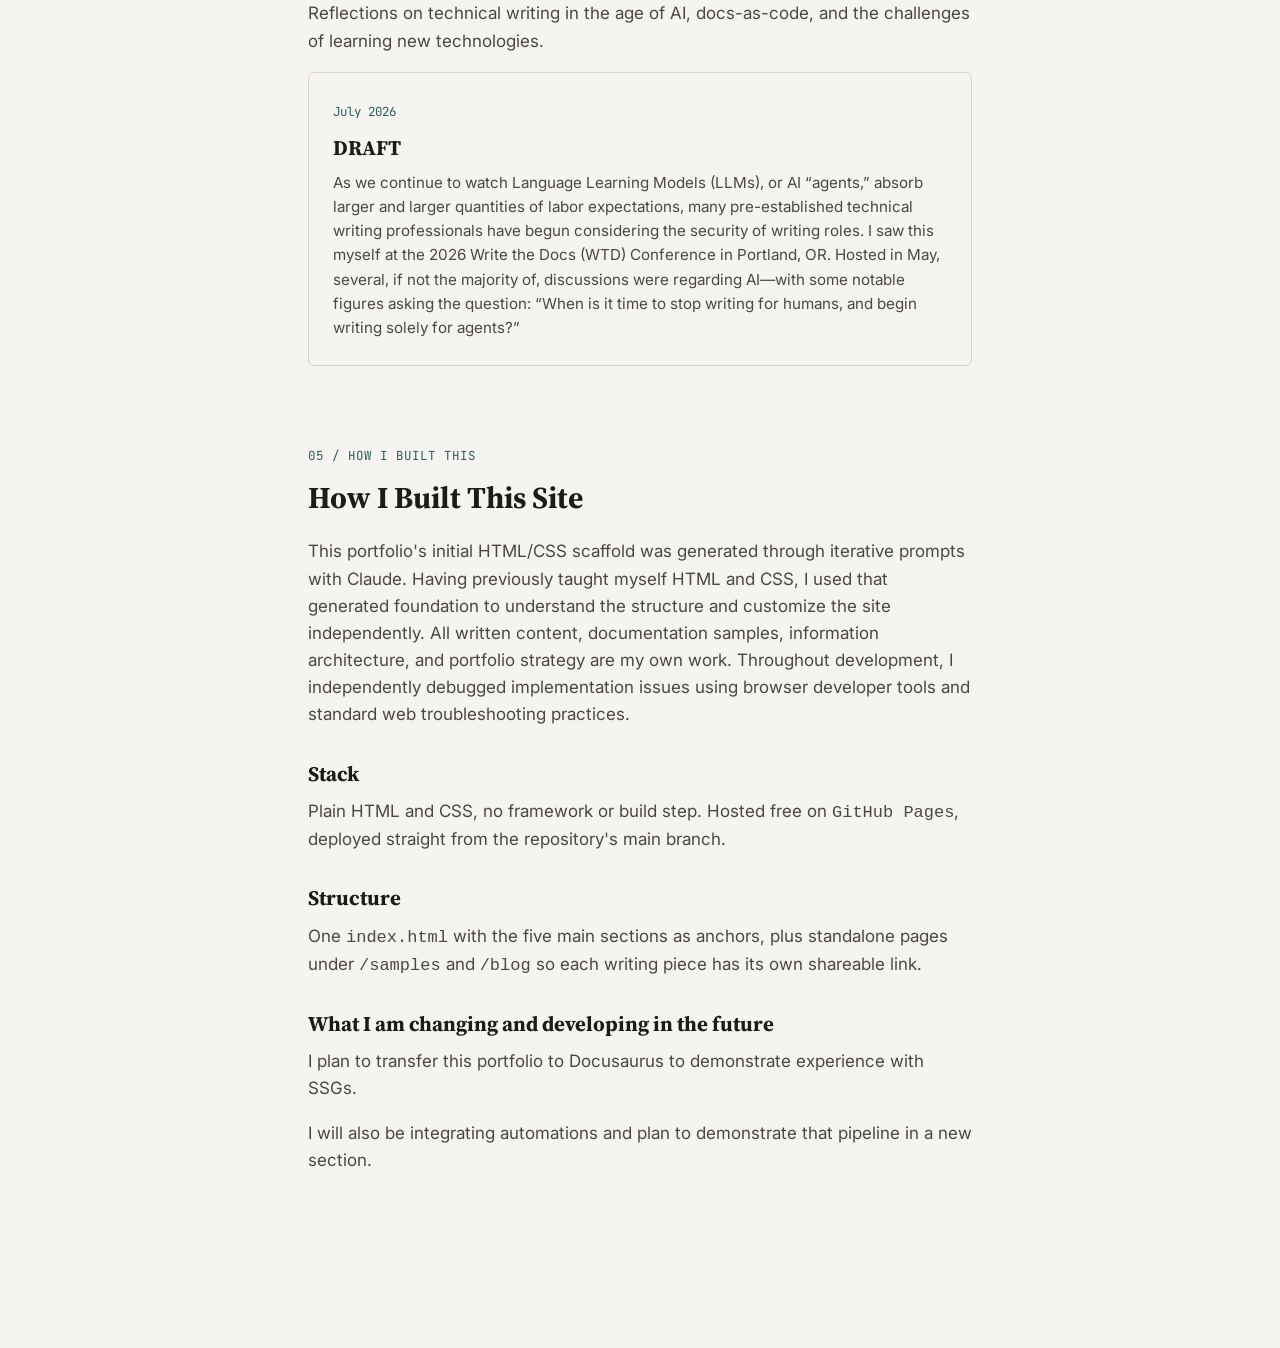
==== commit 305fc10a: "Update skills section in index.html" ====
--- a/index.html
+++ b/index.html
@@ -111,11 +111,11 @@
       </div>
 
       <h3>Skills</h3>
-      <p> Markdown, Visual Studio Code, Git, GitHub, HTML, Docs-as-Code, Jira, Product Documentation, 
+      <p> Markdown, Visual Studio Code, Git, GitHub, Docs-as-Code, HTML/CSS, Jira, Product Documentation, 
         Tutorial Writing, User Guides & Manuals, Style Guide Development, User Documentation & Content
-        Strategy, Standard Operating Procedures, Proposal & Grant Writing, Case Study Writing, Copyediting,
-        On-Page SEO, Cross-Functional Collaboration, Accessibility, Attention Economics, Structural Editing, 
-        AP Style, Chicago, APA, MLA, IEEE, G-Suite, Microsoft Office, Adobe Acrobat. </p>
+        Strategy, Proposal & Grant Writing, On-Page SEO, Cross-Functional Collaboration, Copyediting, 
+        Structural Editing, Accessibility, Attention Economics, AP Style, Chicago, APA, MLA, IEEE, G-Suite, 
+        Microsoft Office, Adobe Acrobat. </p>
     </section>
 
     <!-- 03 PORTFOLIO -->
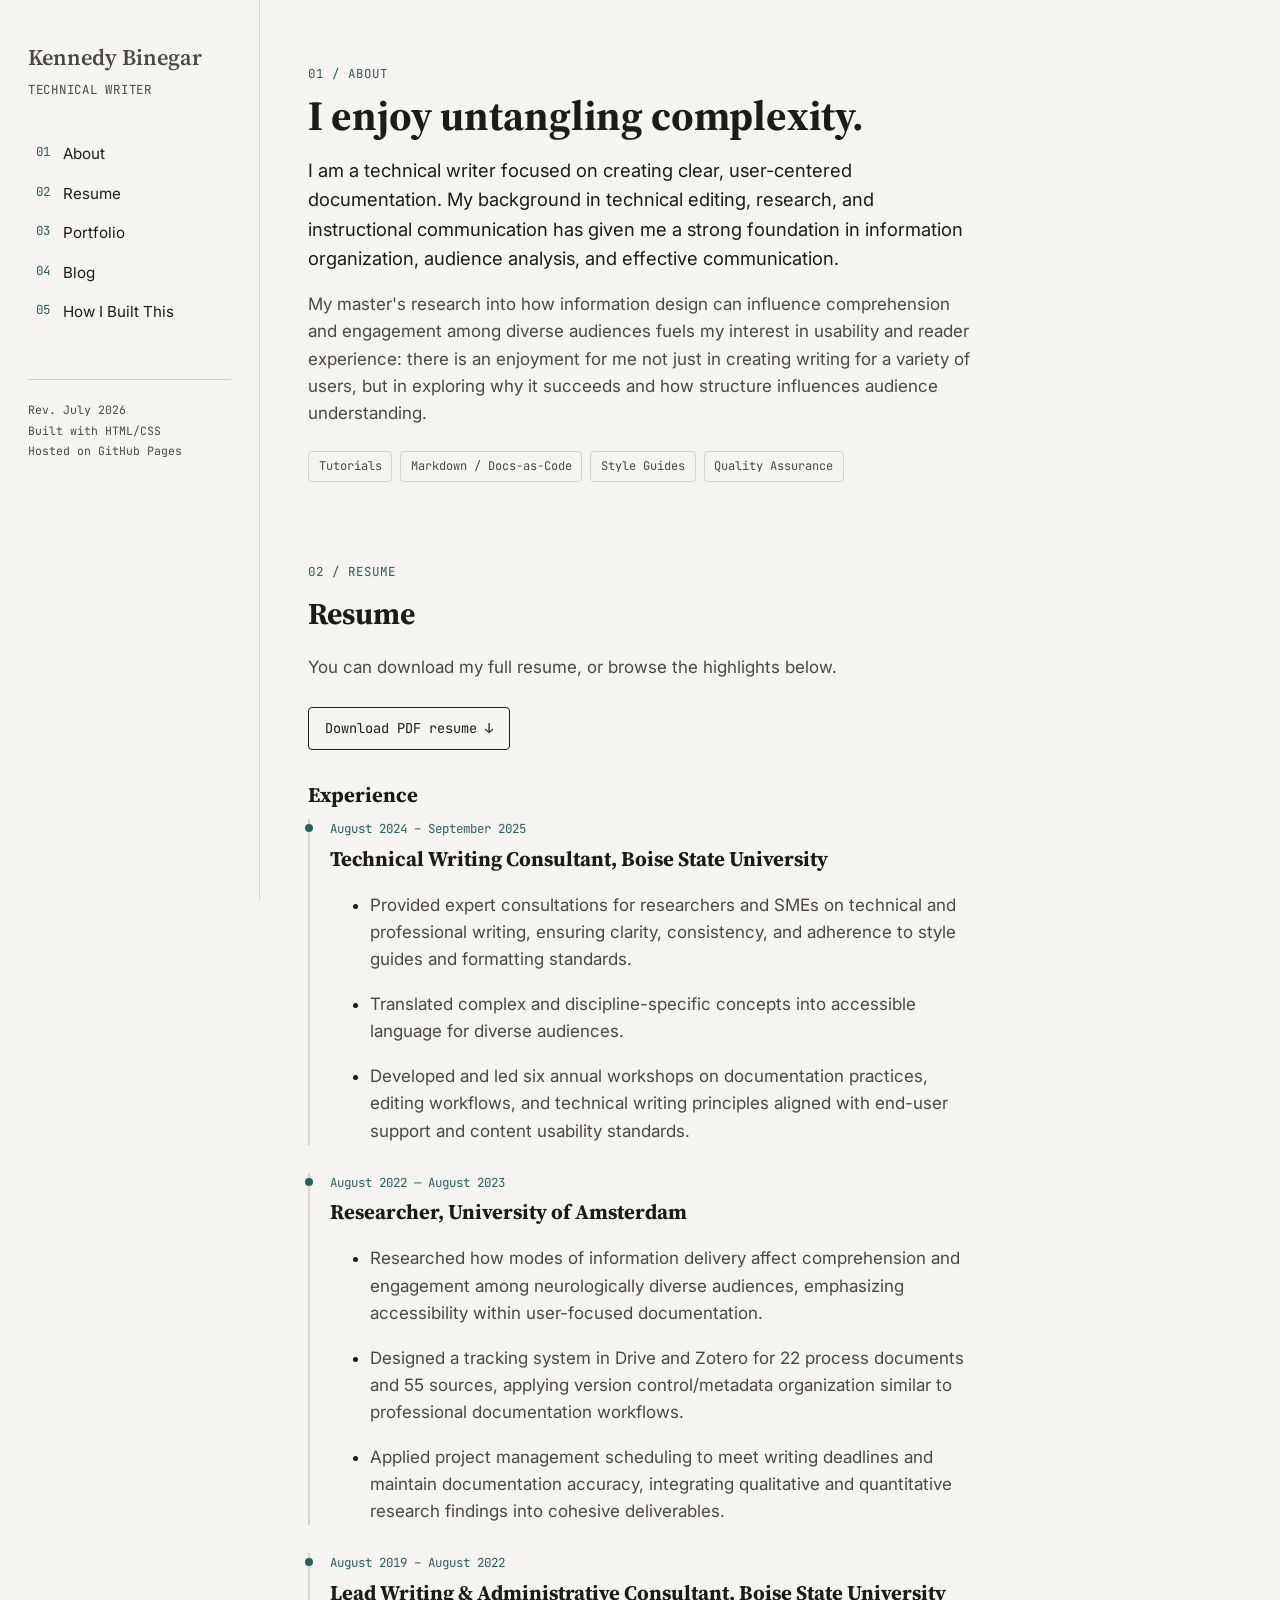
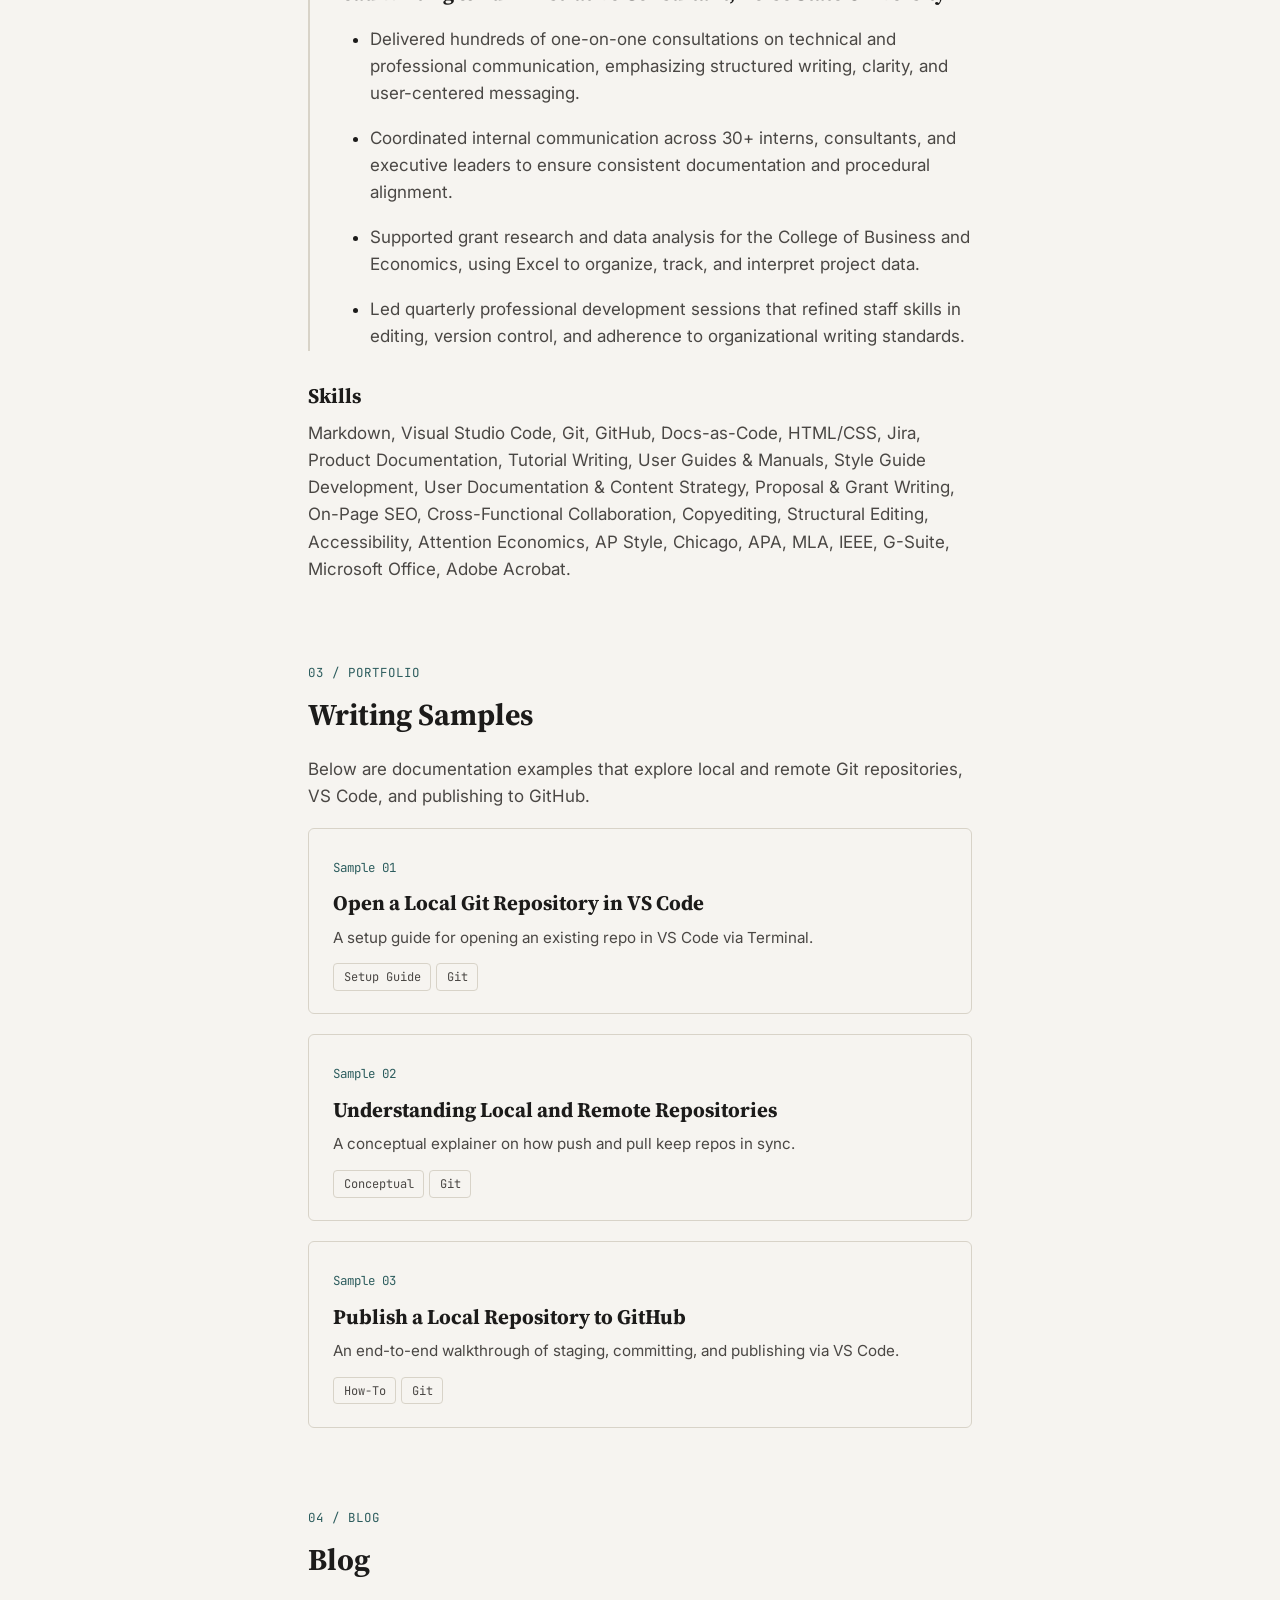
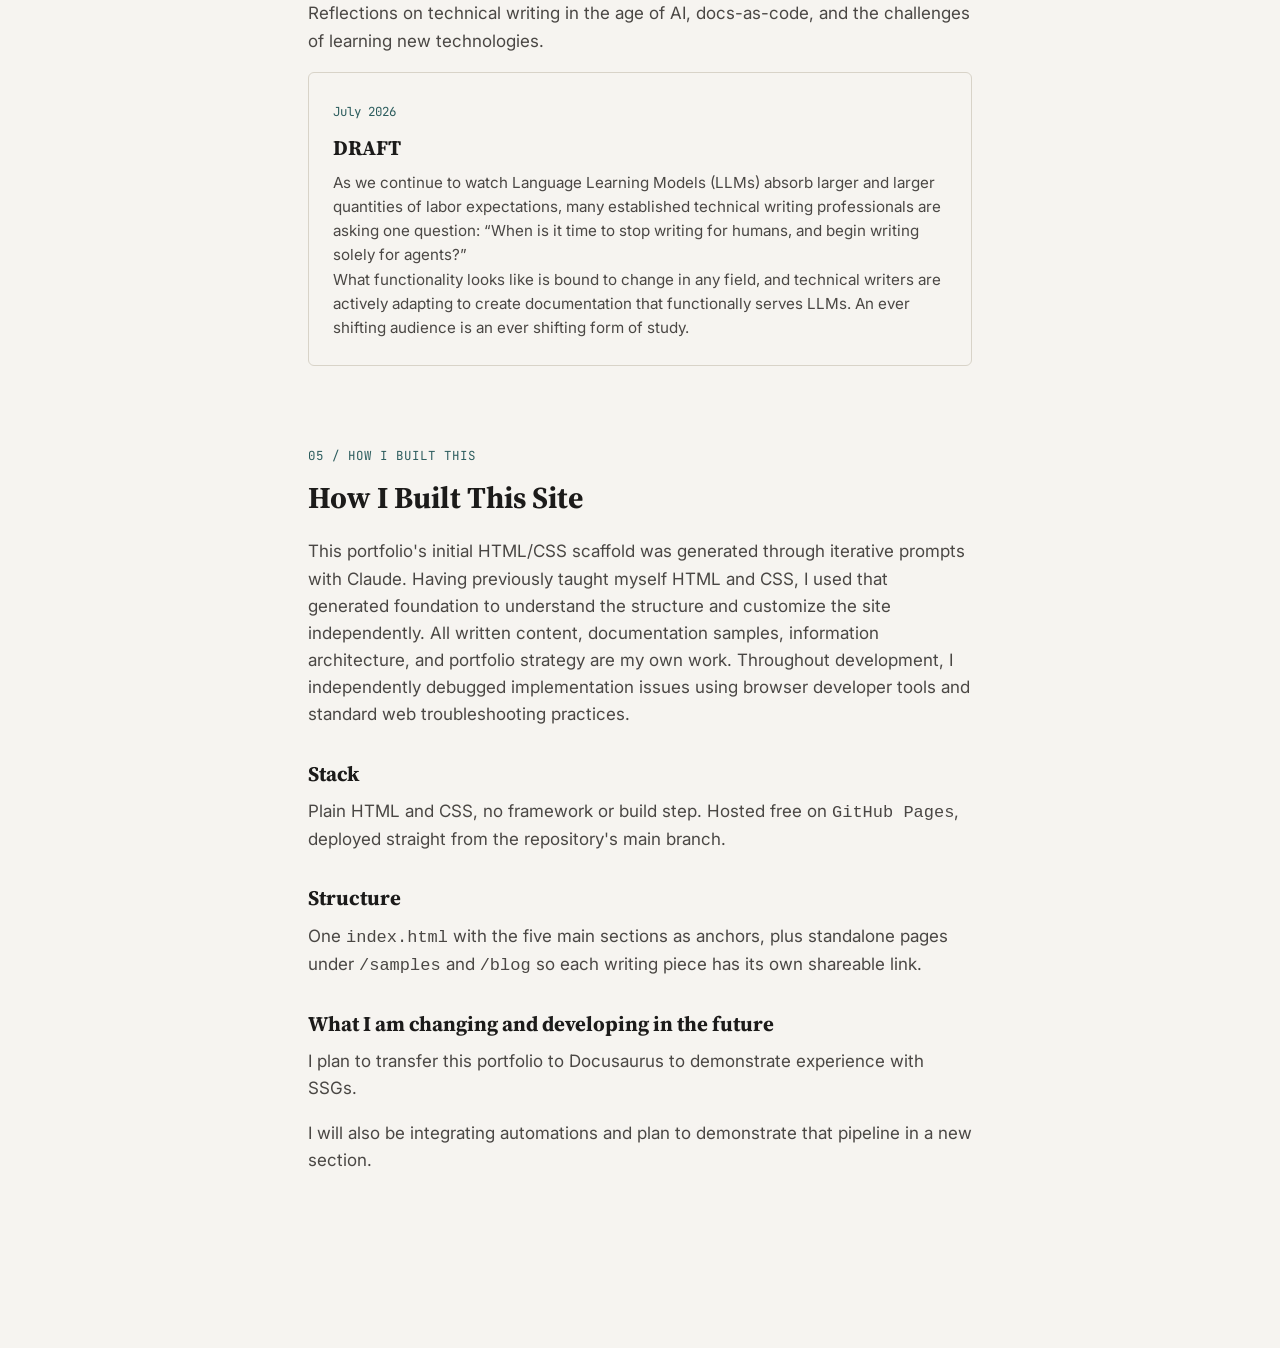
==== commit 89fca665: "Update blog post preview text Revised paragraph for clarity and conciseness regarding LLMs and techn" ====
--- a/index.html
+++ b/index.html
@@ -157,13 +157,16 @@
         <a class="card" href="blog/first-post.html">
           <span class="num">July 2026</span>
           <h3>DRAFT</h3>
-          <p>As we continue to watch Language Learning Models (LLMs), or AI “agents,” 
-              absorb larger and larger quantities of labor expectations, many pre-established 
-              technical writing professionals have begun considering the security of writing 
-              roles. I saw this myself at the 2026 Write the Docs (WTD) Conference in 
-              Portland, OR. Hosted in May, several, if not the majority of, discussions were 
-              regarding AI—with some notable figures asking the question: 
-              “When is it time to stop writing for humans, and begin writing solely for agents?”</p>
+          <p>As we continue to watch Language Learning Models (LLMs) absorb larger and larger 
+              quantities of labor expectations, many established technical writing 
+              professionals are asking one question: “When is it time to stop writing for humans, 
+              and begin writing solely for agents?”
+          </p>
+              
+          <p> What functionality looks like is bound to change in any field, and technical writers 
+              are actively adapting to create documentation that functionally serves LLMs. An ever 
+              shifting audience is an ever shifting form of study.
+          </p>
         </a>
       </div>
     </section>
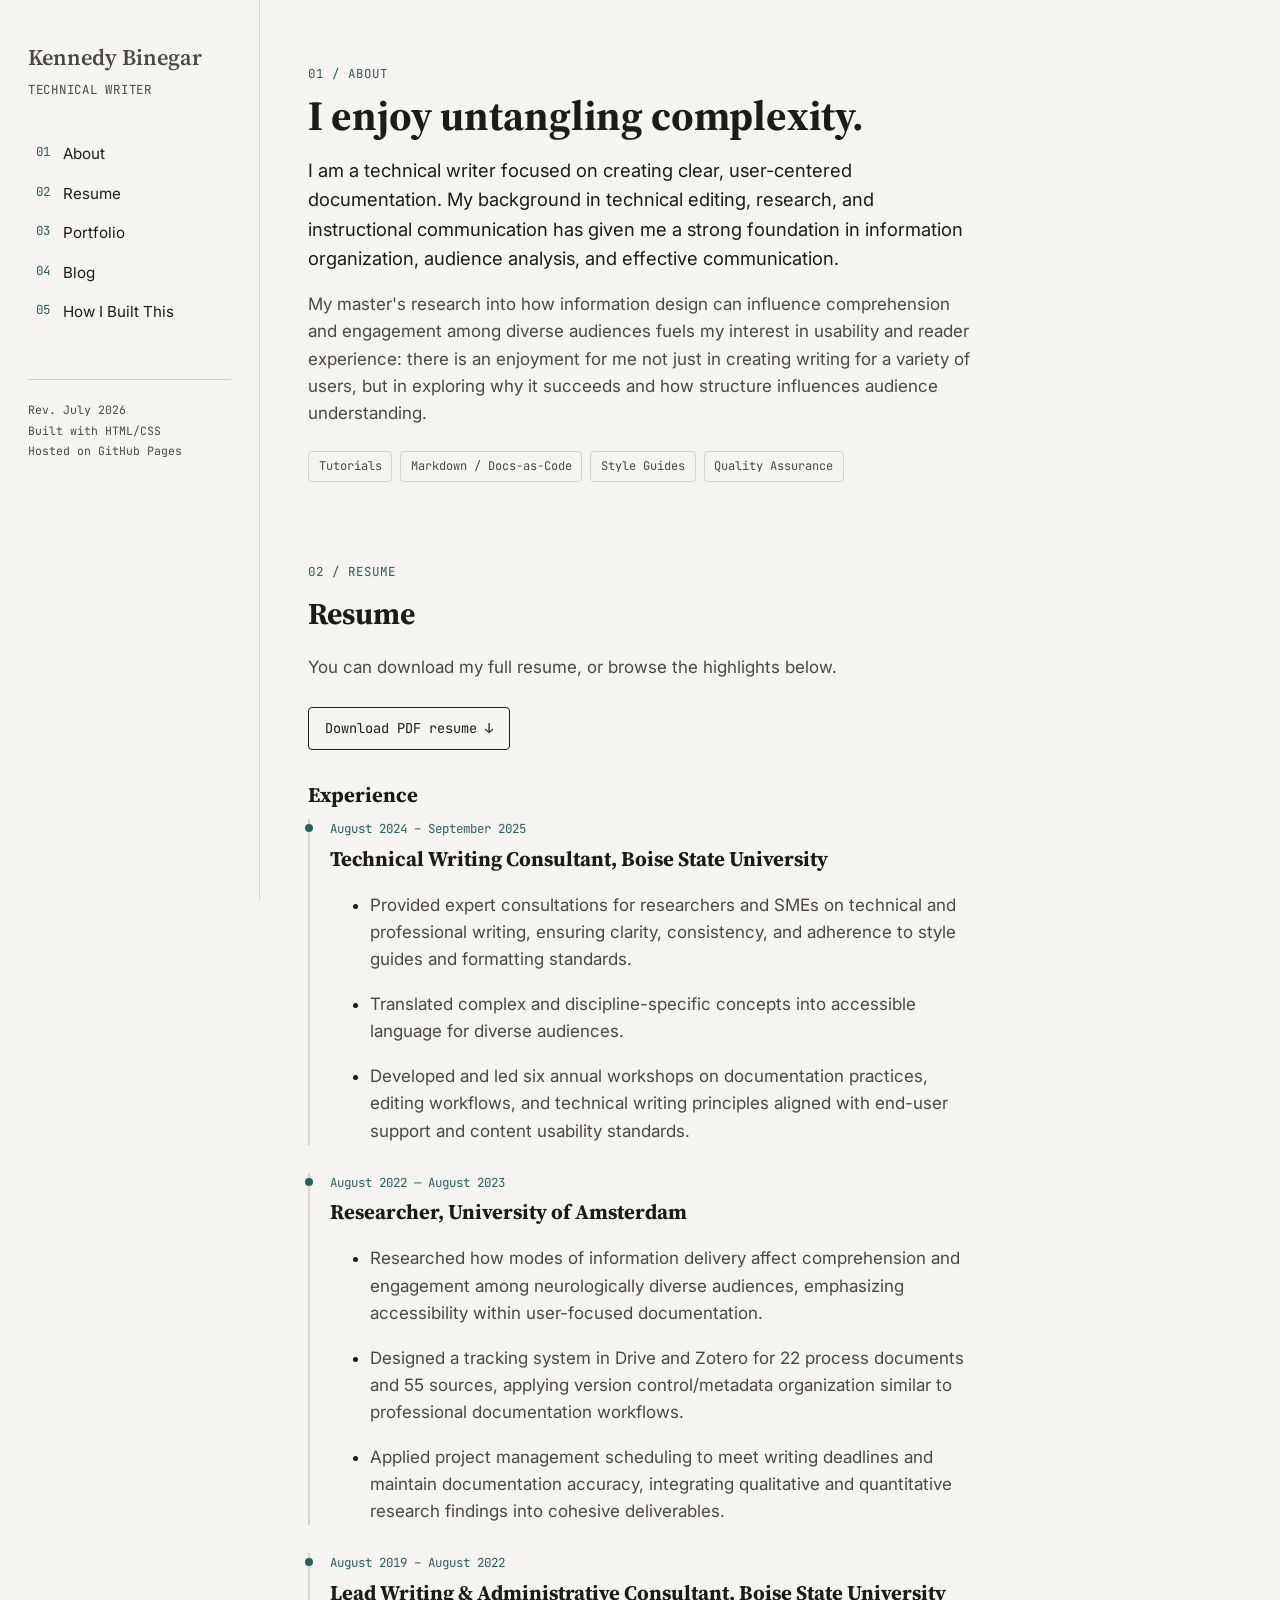
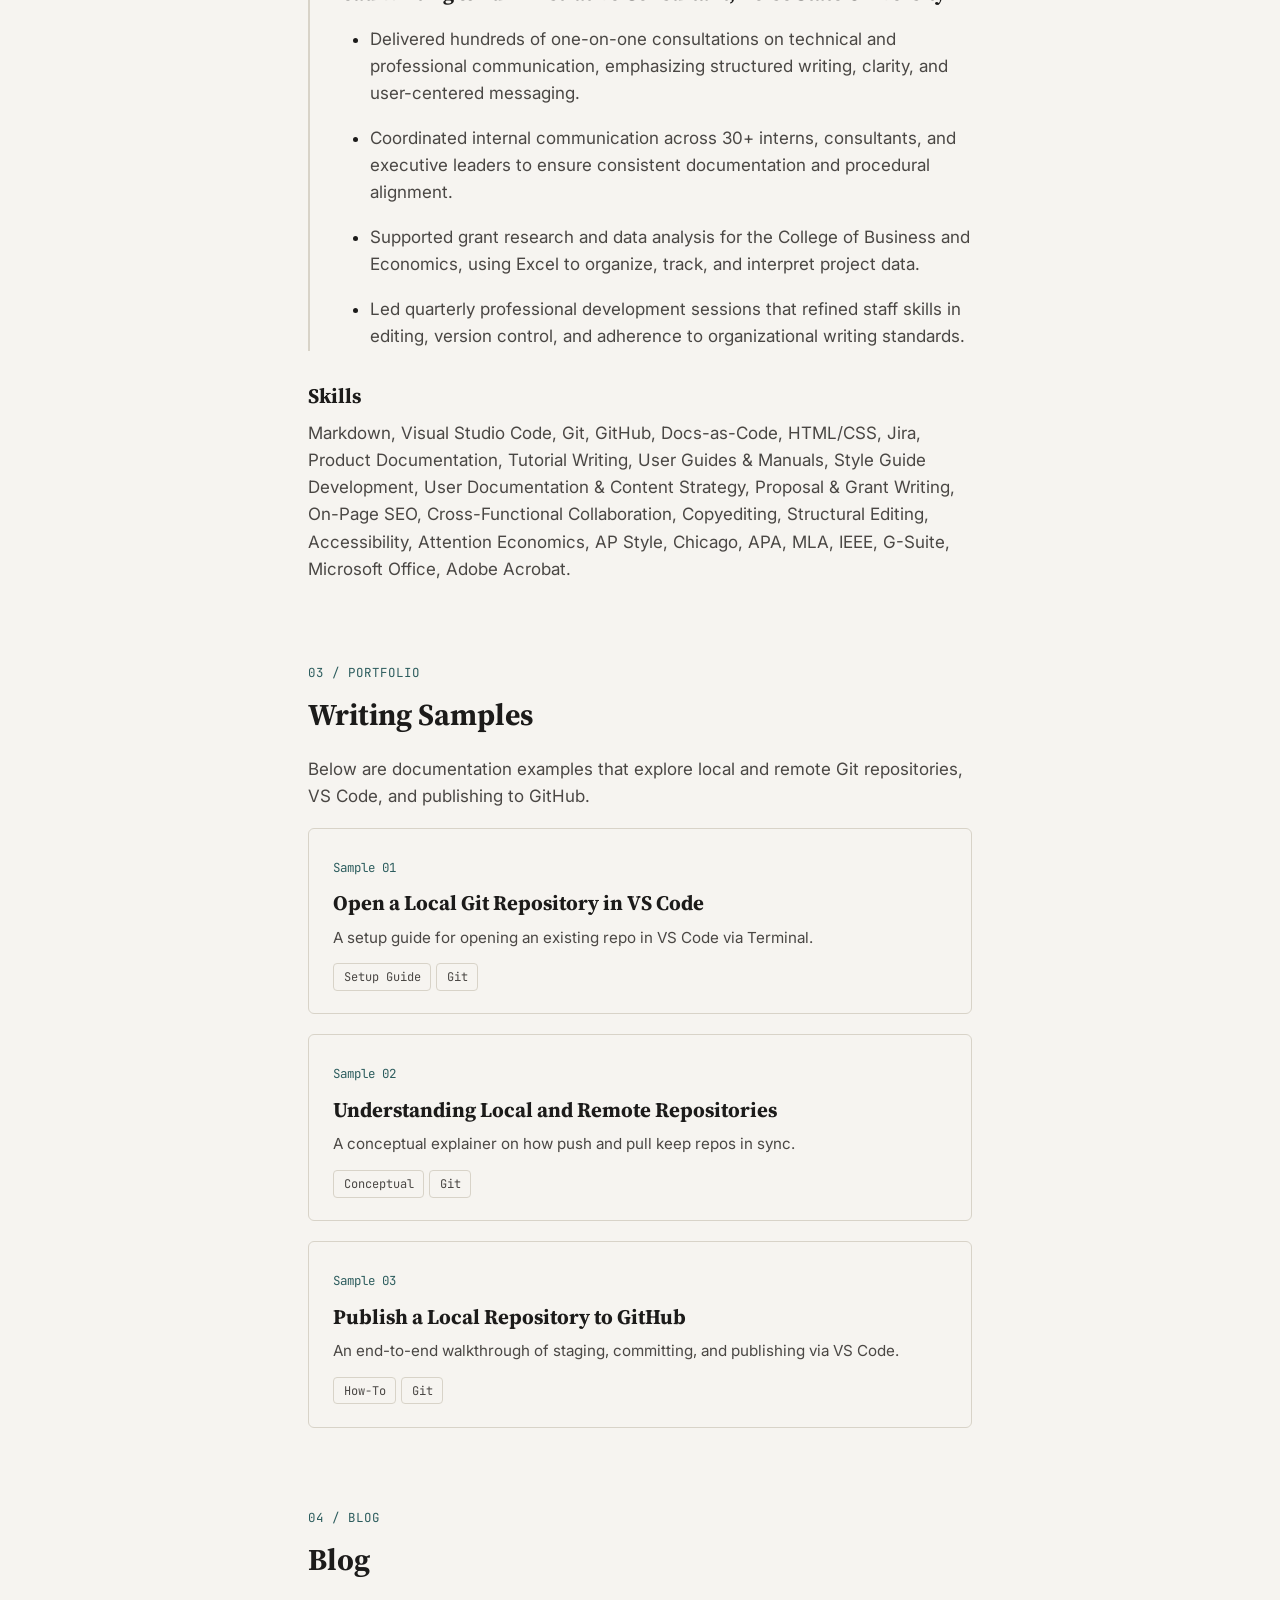
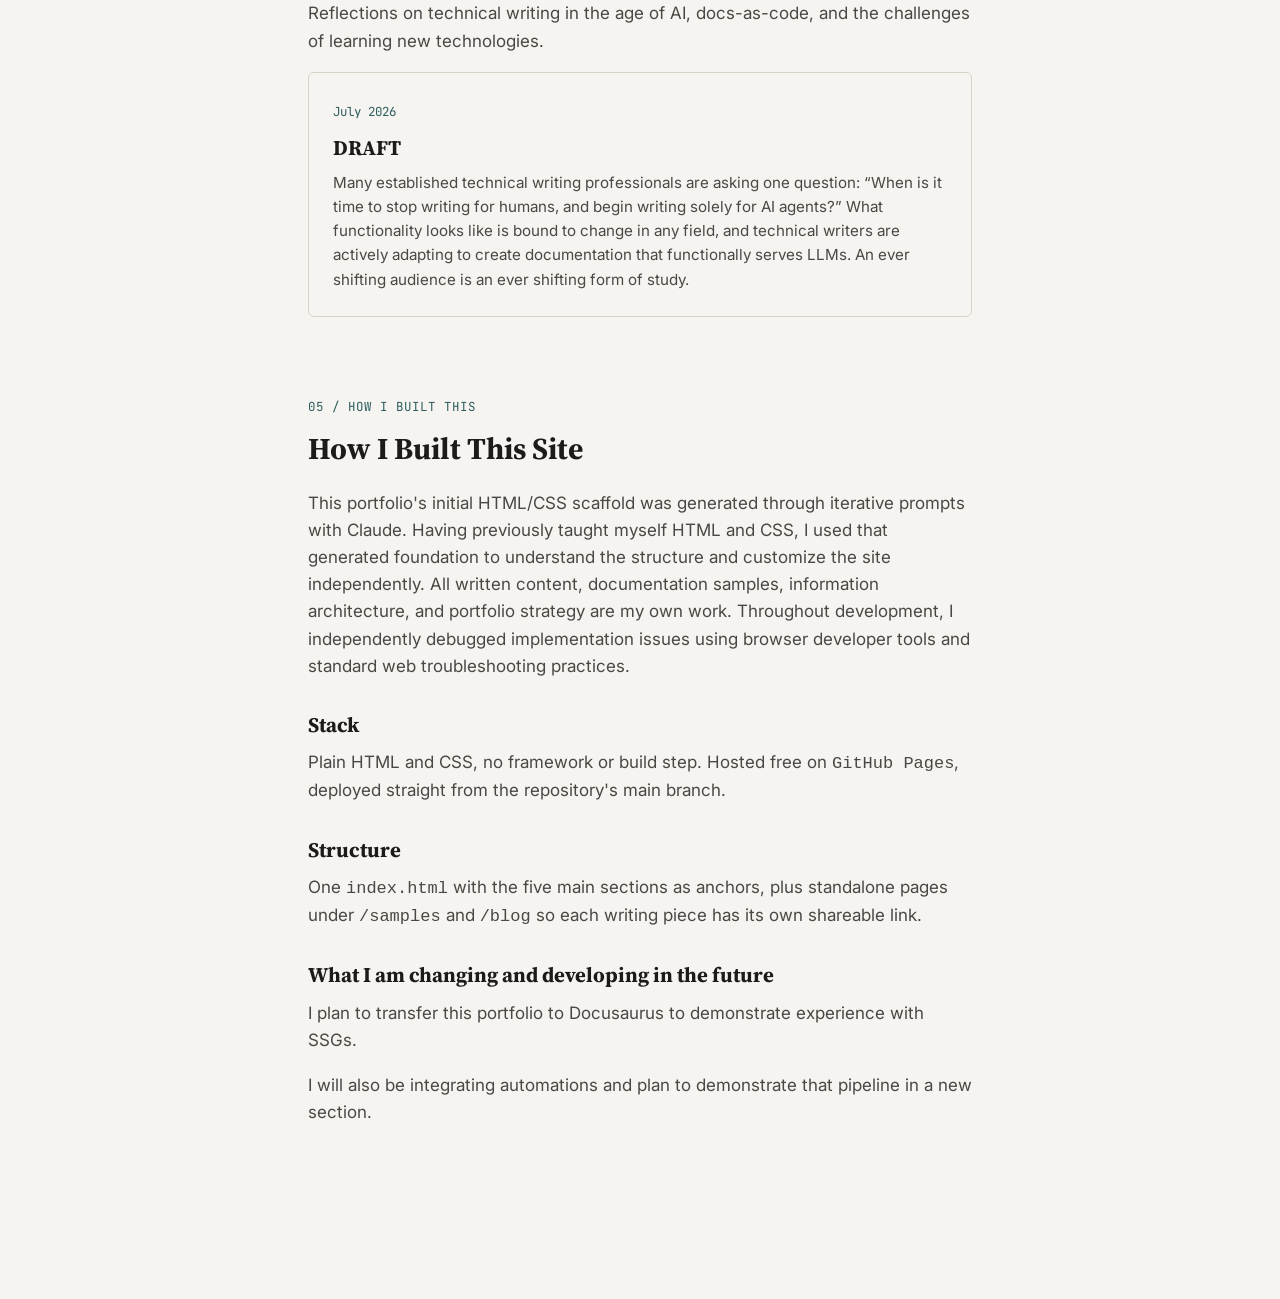
==== commit fac7b3e3: "Shorten draft preview in blog section" ====
--- a/index.html
+++ b/index.html
@@ -157,14 +157,10 @@
         <a class="card" href="blog/first-post.html">
           <span class="num">July 2026</span>
           <h3>DRAFT</h3>
-          <p>As we continue to watch Language Learning Models (LLMs) absorb larger and larger 
-              quantities of labor expectations, many established technical writing 
-              professionals are asking one question: “When is it time to stop writing for humans, 
-              and begin writing solely for agents?”
-          </p>
-              
-          <p> What functionality looks like is bound to change in any field, and technical writers 
-              are actively adapting to create documentation that functionally serves LLMs. An ever 
+          <p>Many established technical writing professionals are asking one question: “When is it 
+              time to stop writing for humans, and begin writing solely for AI agents?” What 
+              functionality looks like is bound to change in any field, and technical writers are 
+              actively adapting to create documentation that functionally serves LLMs. An ever 
               shifting audience is an ever shifting form of study.
           </p>
         </a>
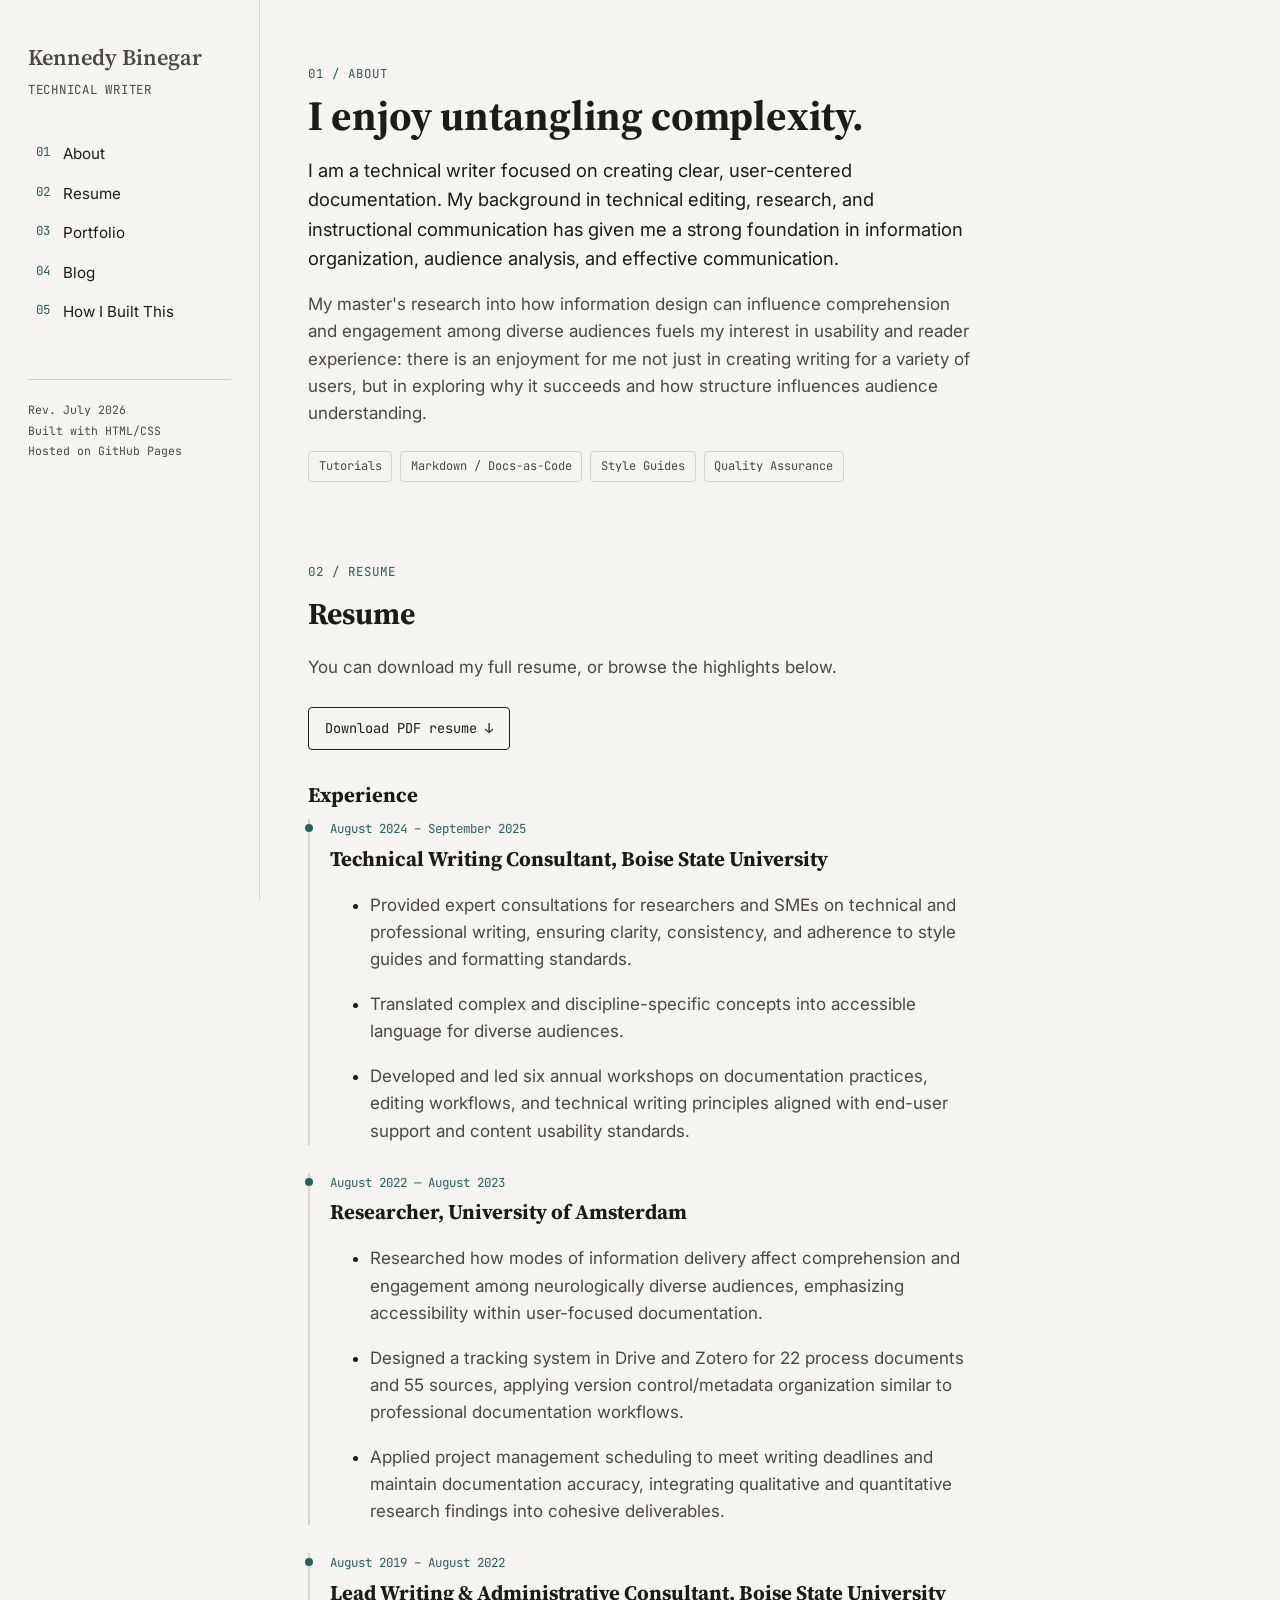
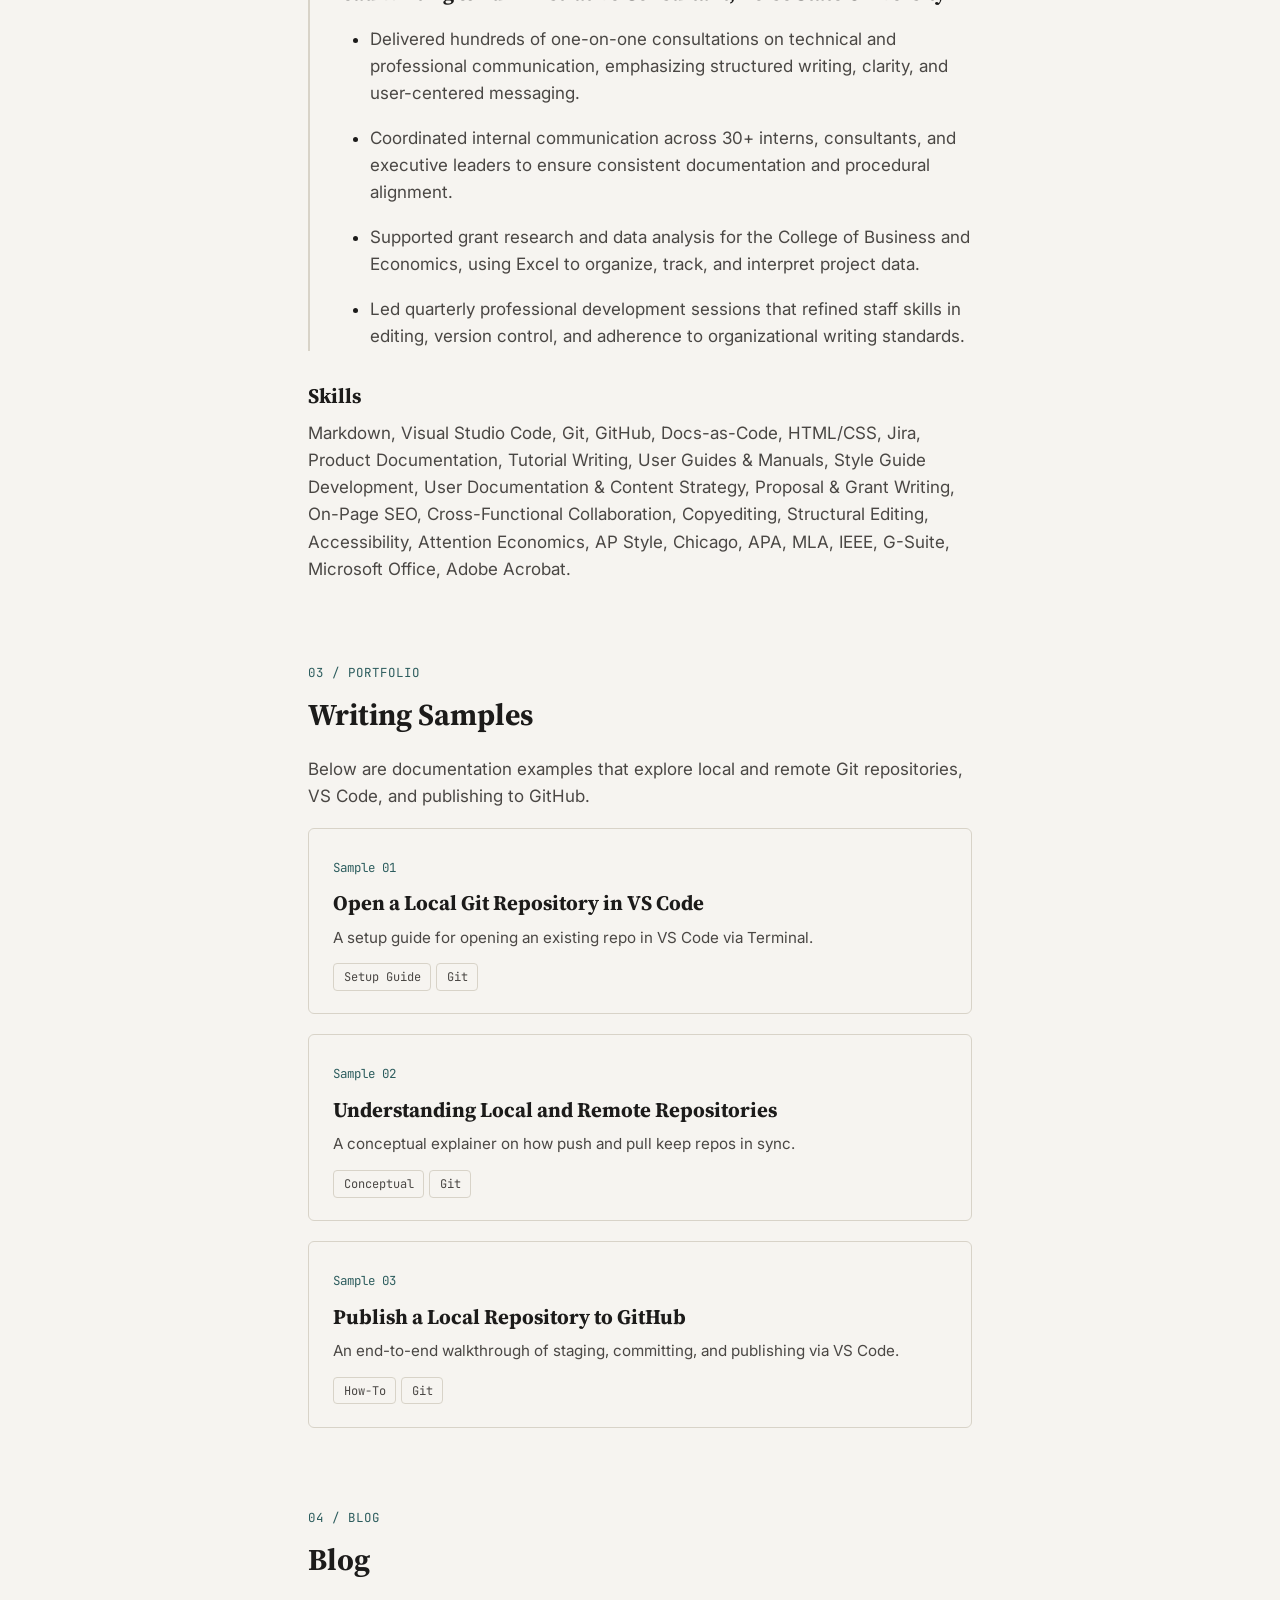
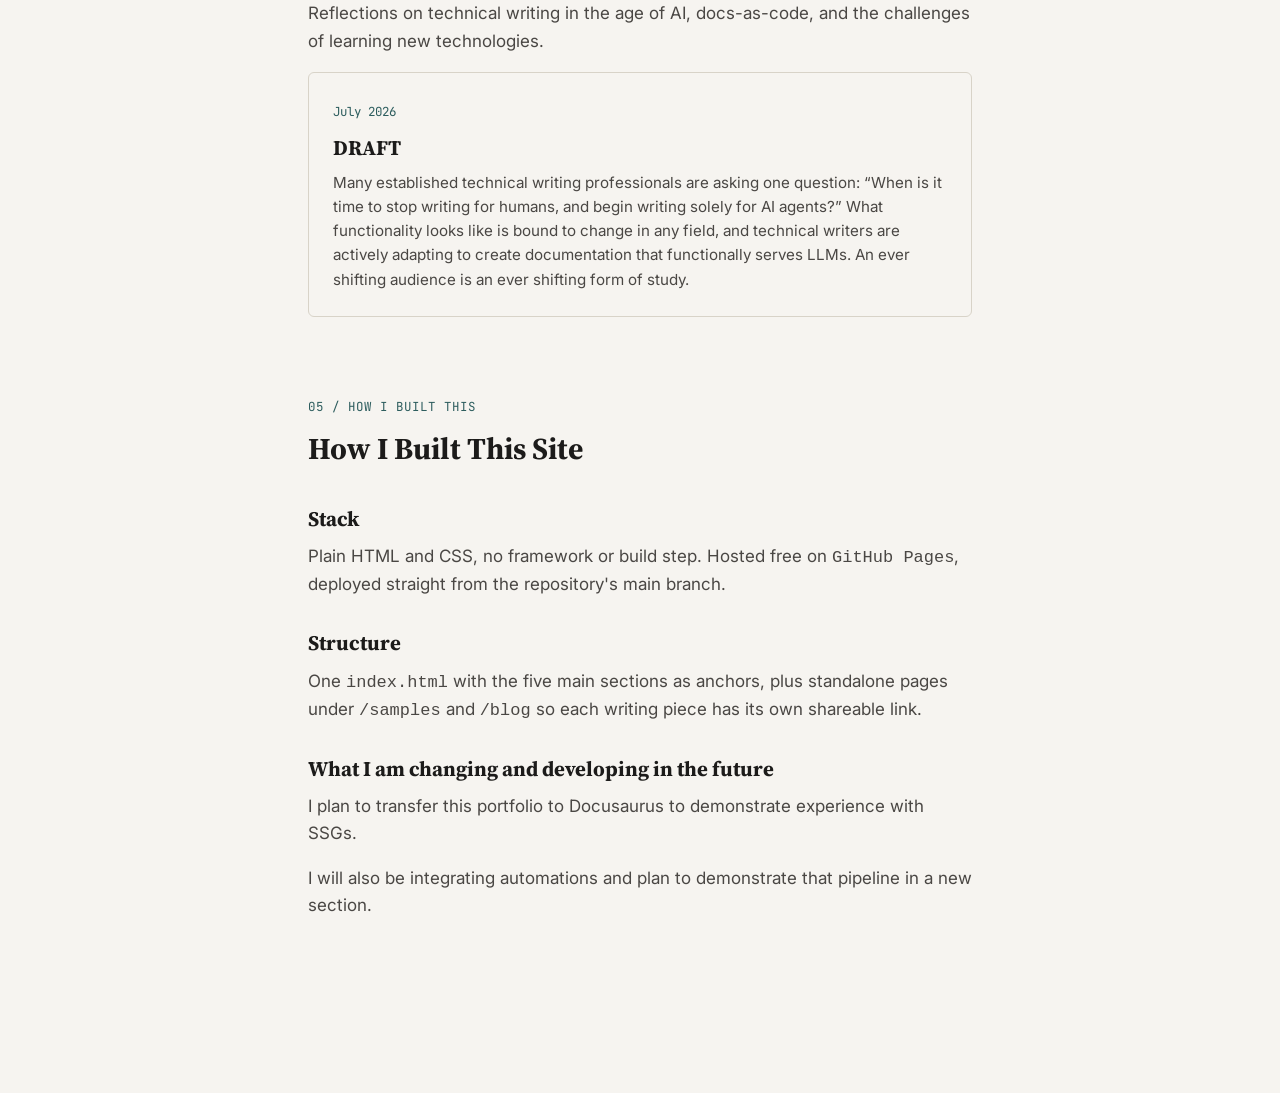
==== commit 2d8d3a46: "Remove larger overview from How I Built This section Removed detailed explanation of the site's deve" ====
--- a/index.html
+++ b/index.html
@@ -171,12 +171,6 @@
     <section id="how-i-built-this">
       <p class="eyebrow">05 / How I Built This</p>
       <h2>How I Built This Site</h2>
-      <p>This portfolio's initial HTML/CSS scaffold was generated through iterative prompts with Claude.
-          Having previously taught myself HTML and CSS, I used that generated foundation to 
-          understand the structure and customize the site independently. All written content, 
-          documentation samples, information architecture, and portfolio strategy are my own work. 
-          Throughout development, I independently debugged implementation issues using browser developer 
-          tools and standard web troubleshooting practices.</p>
 
       <h3>Stack</h3>
       <p>Plain HTML and CSS, no framework or build step. Hosted free on
